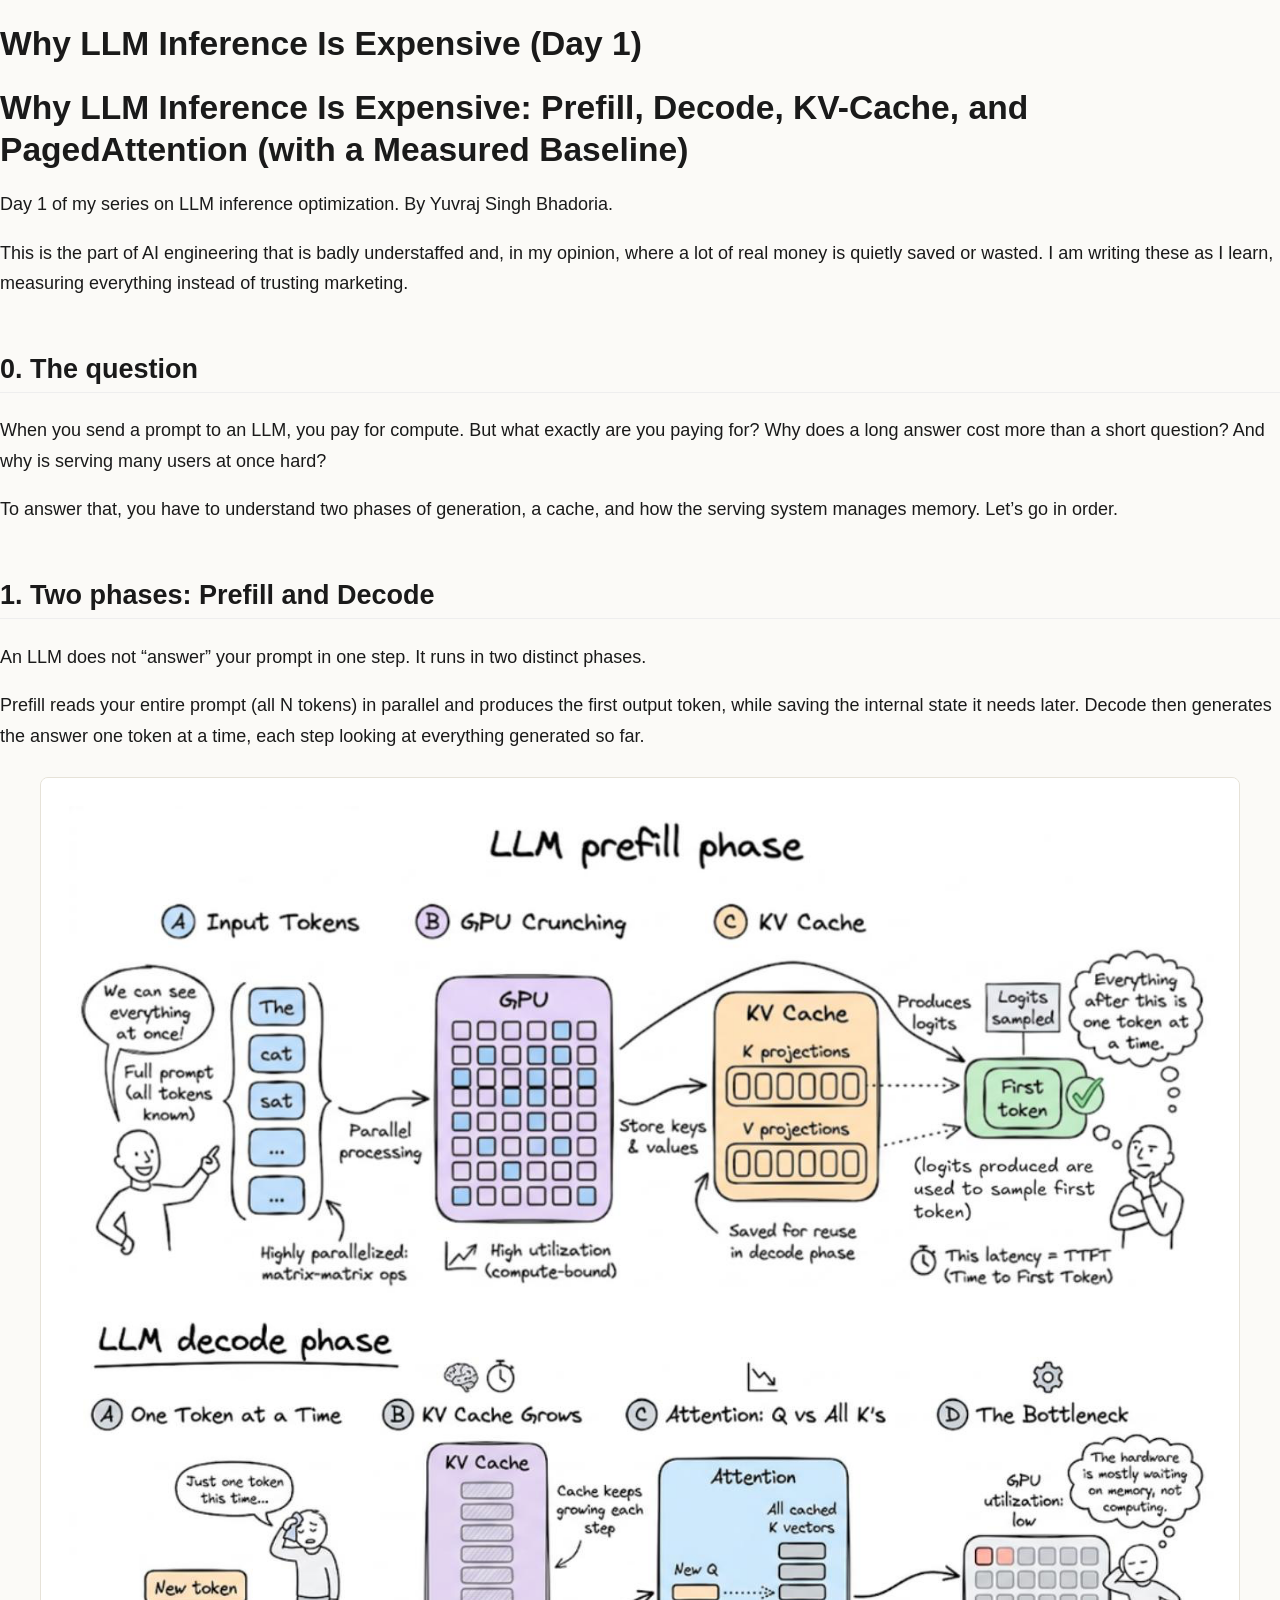
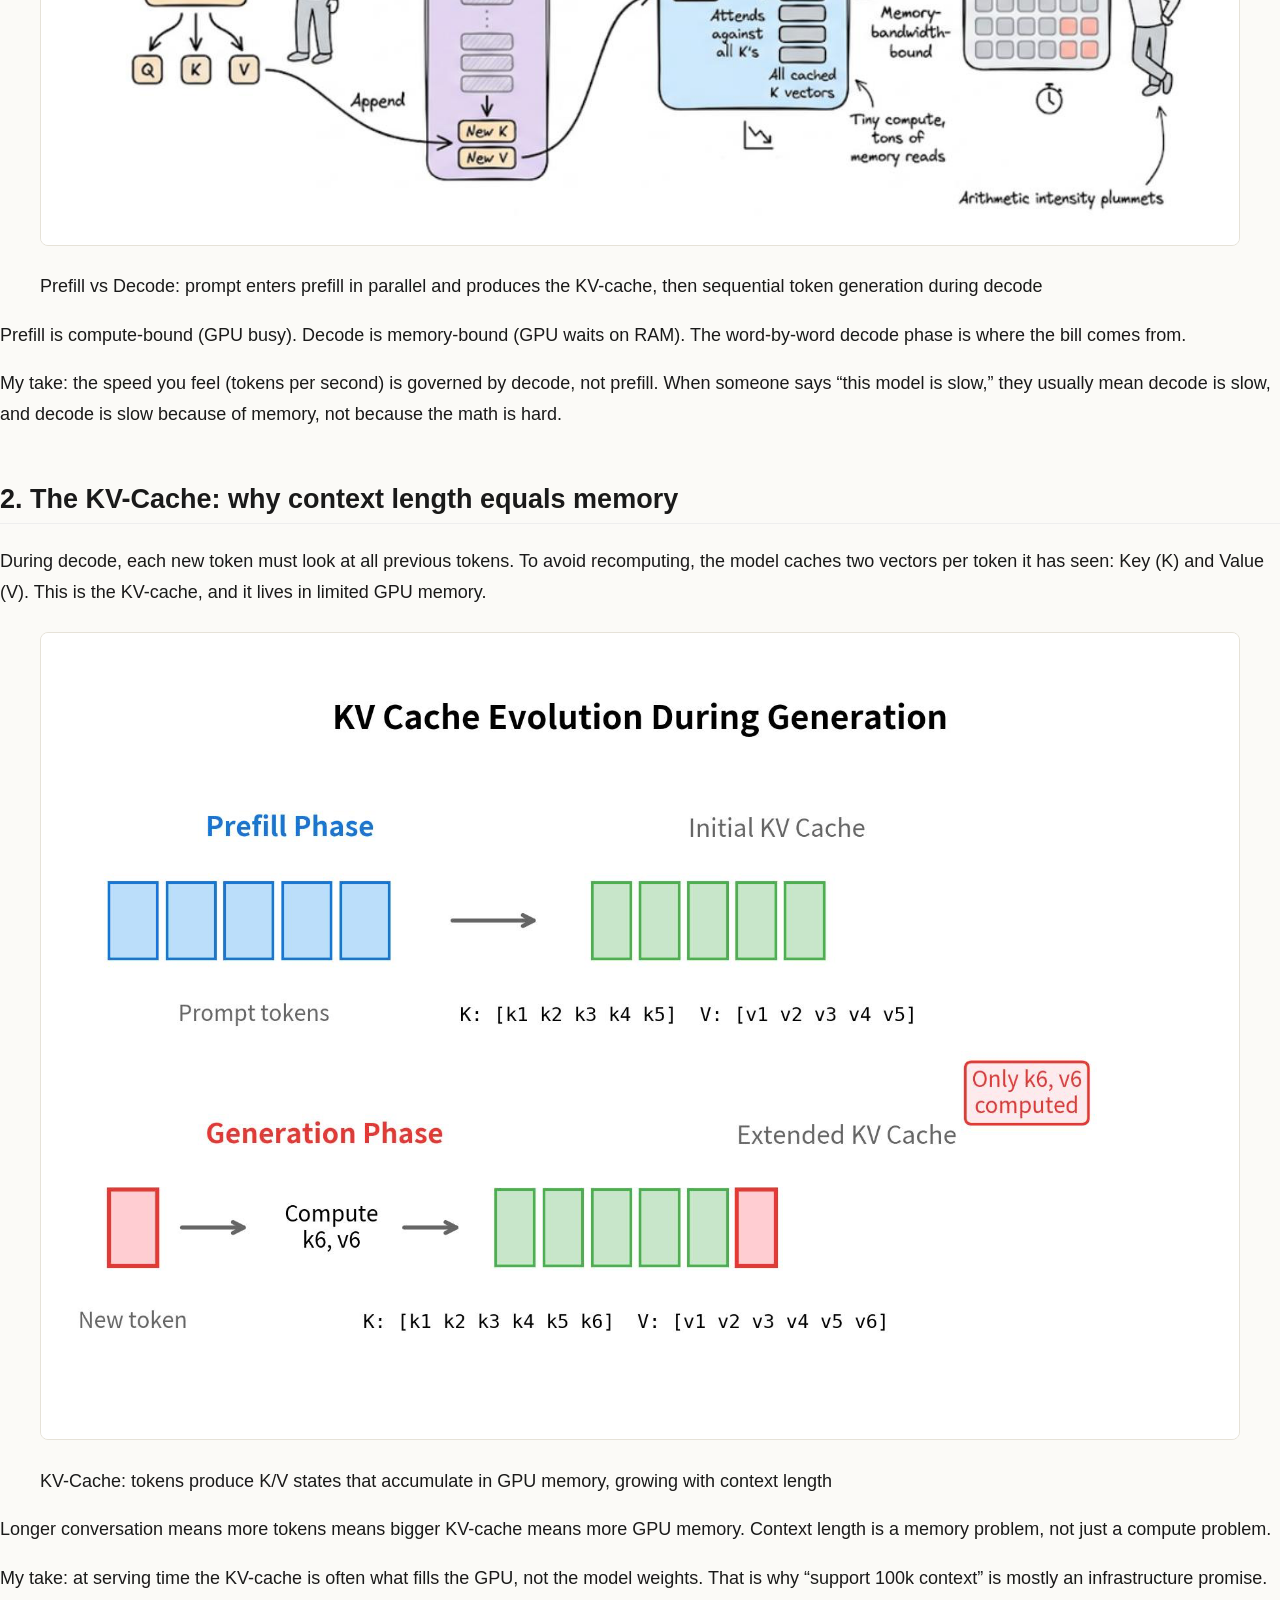
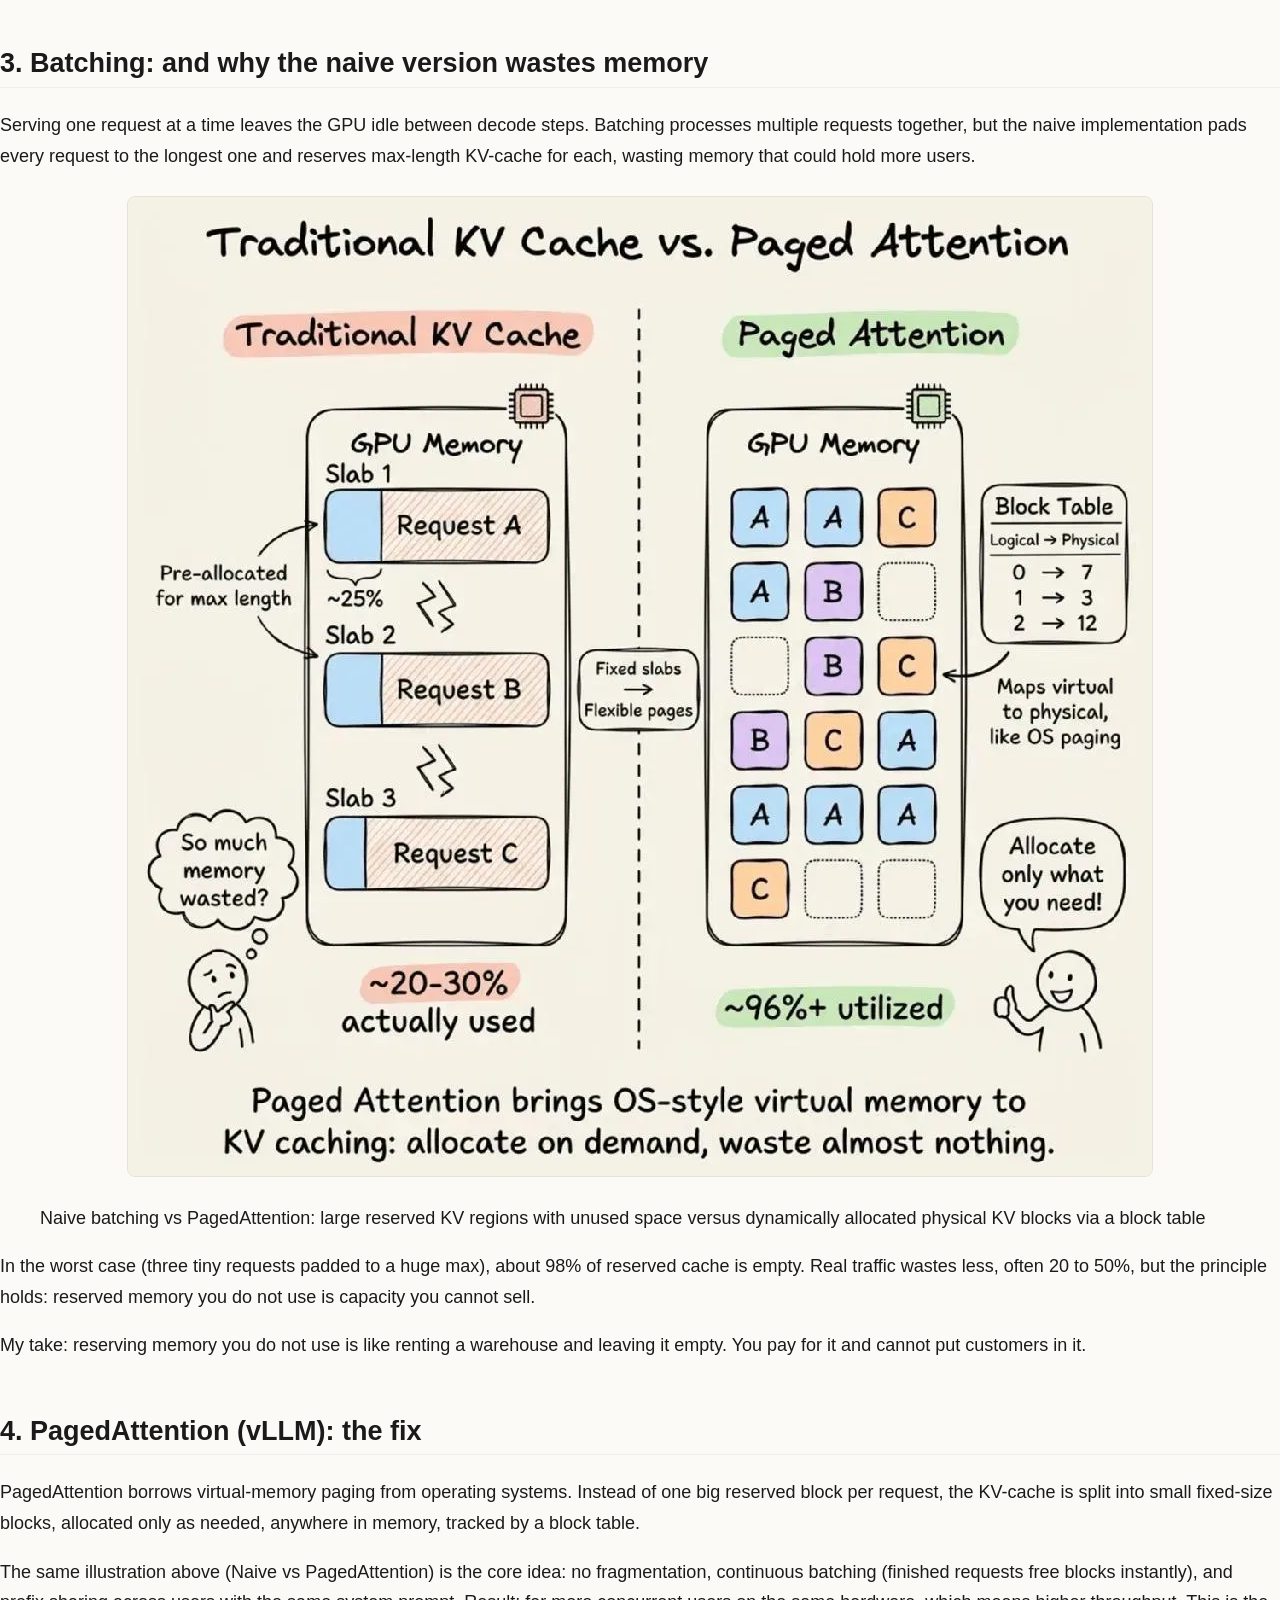
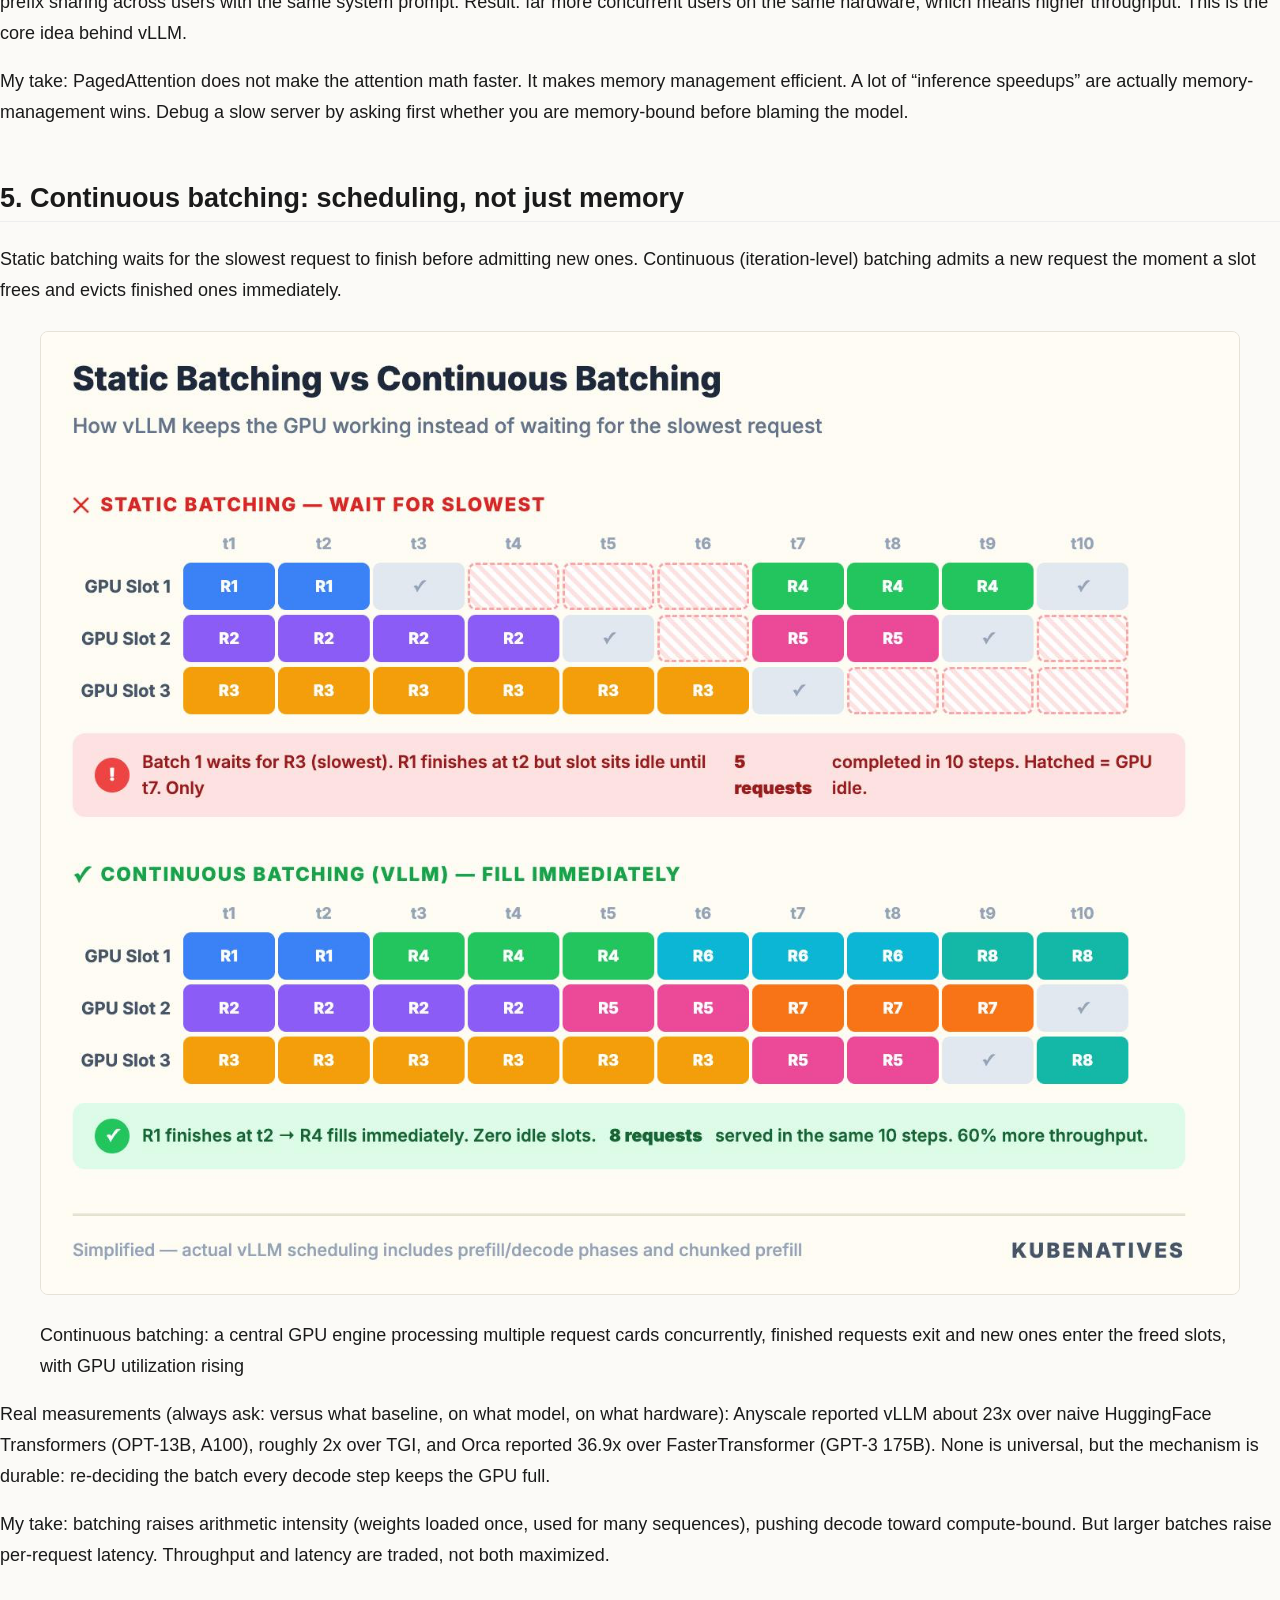
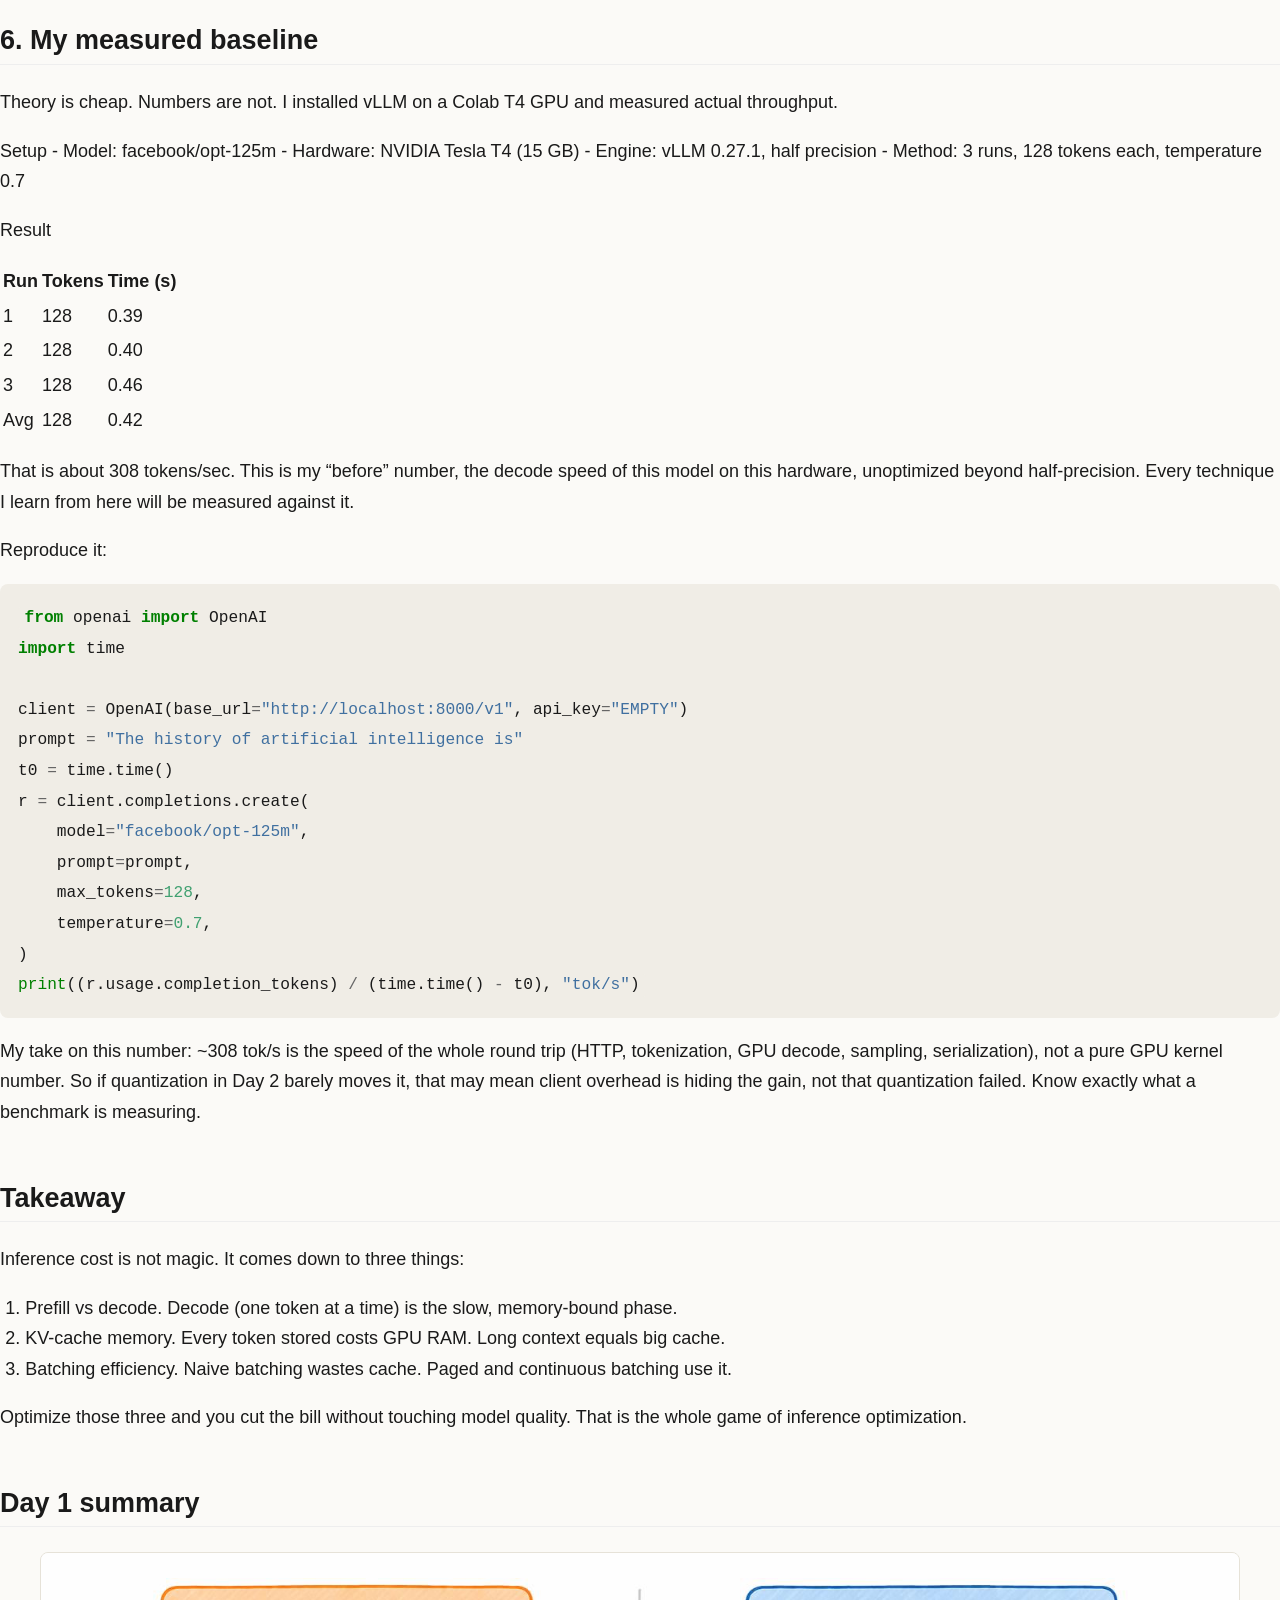
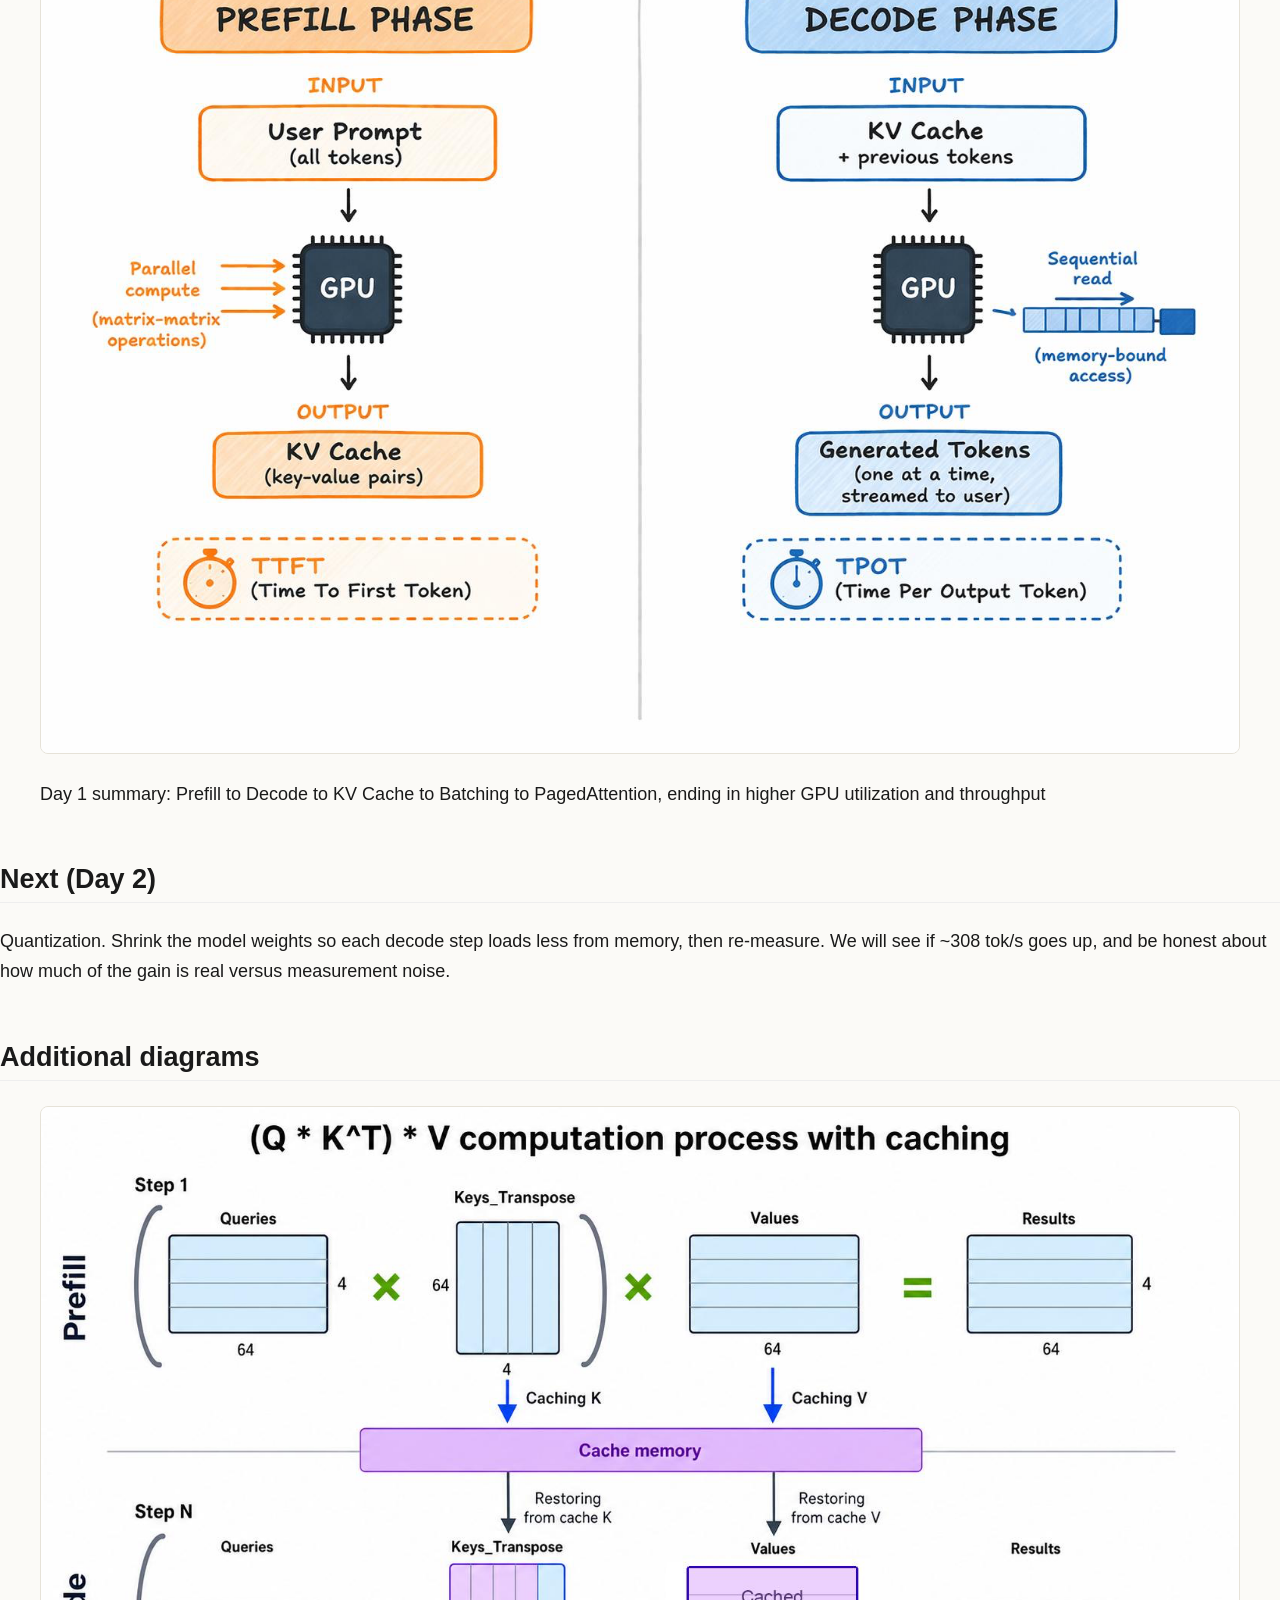
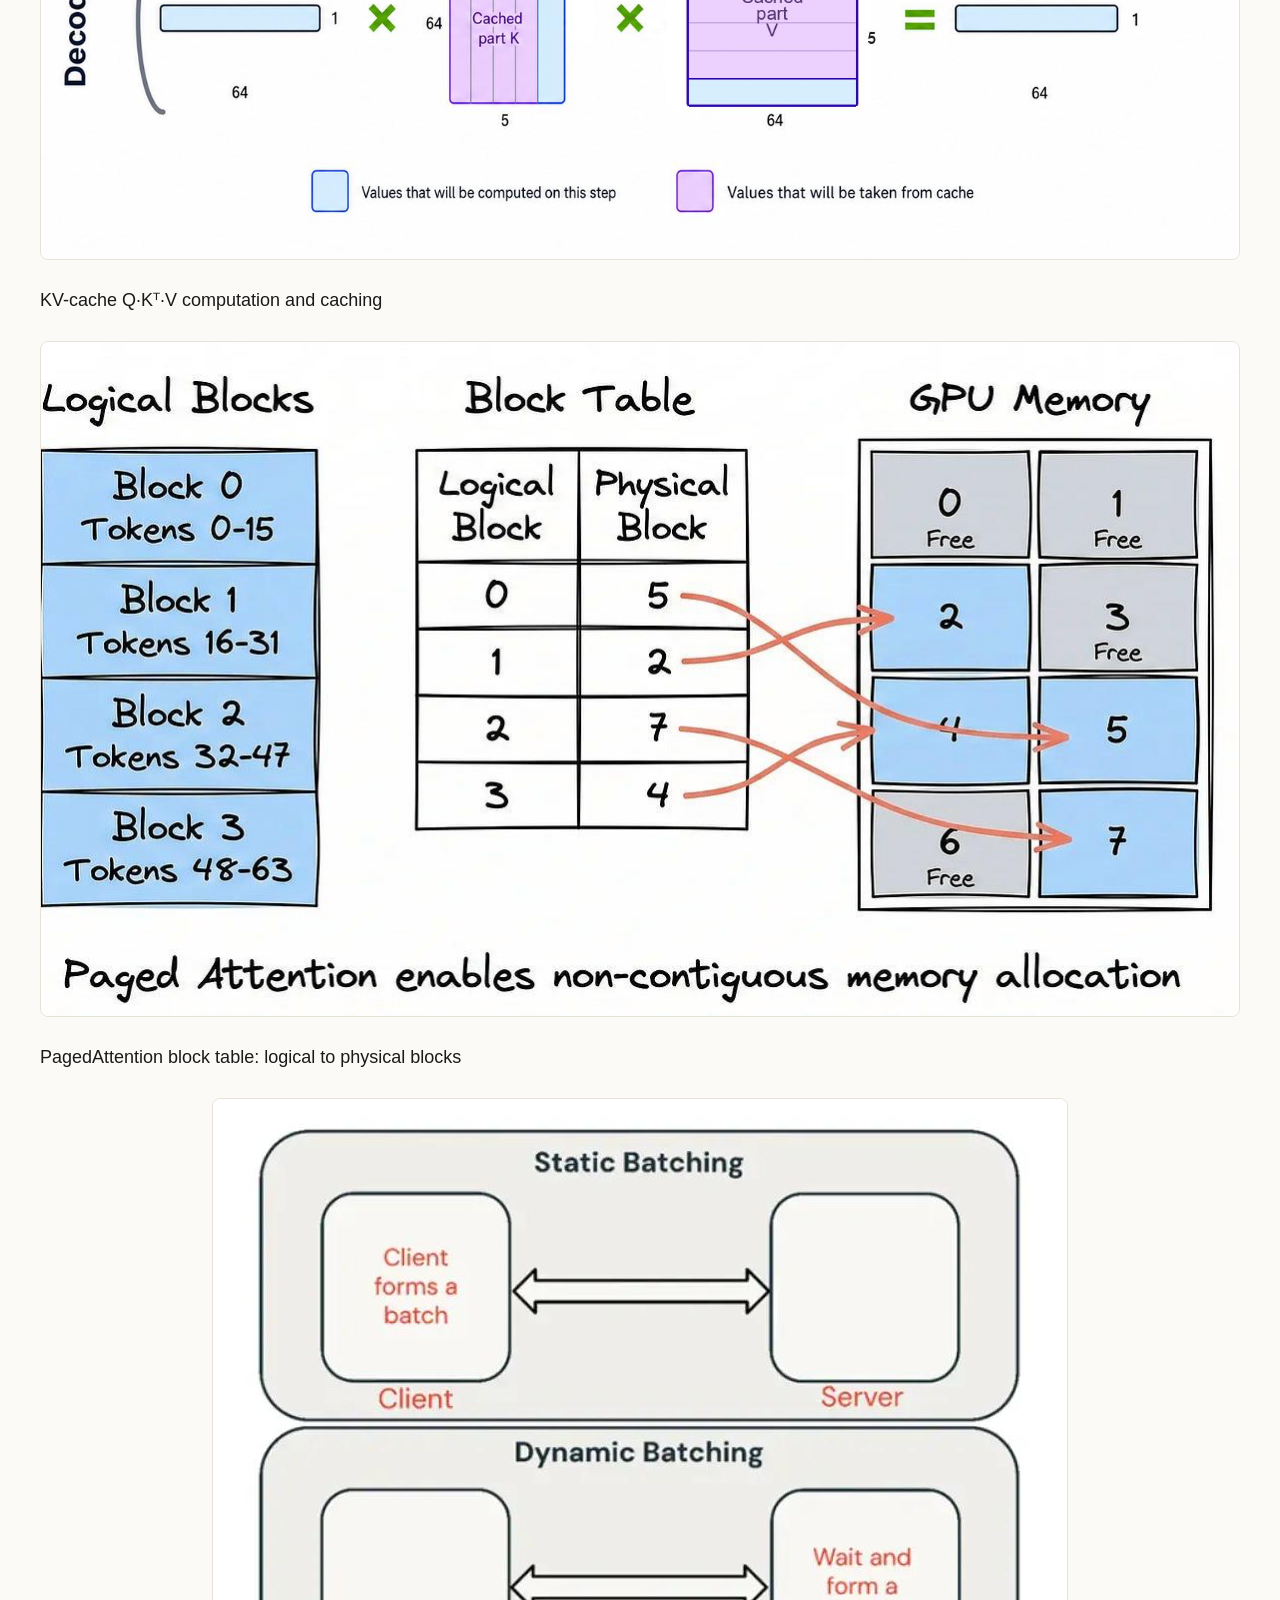
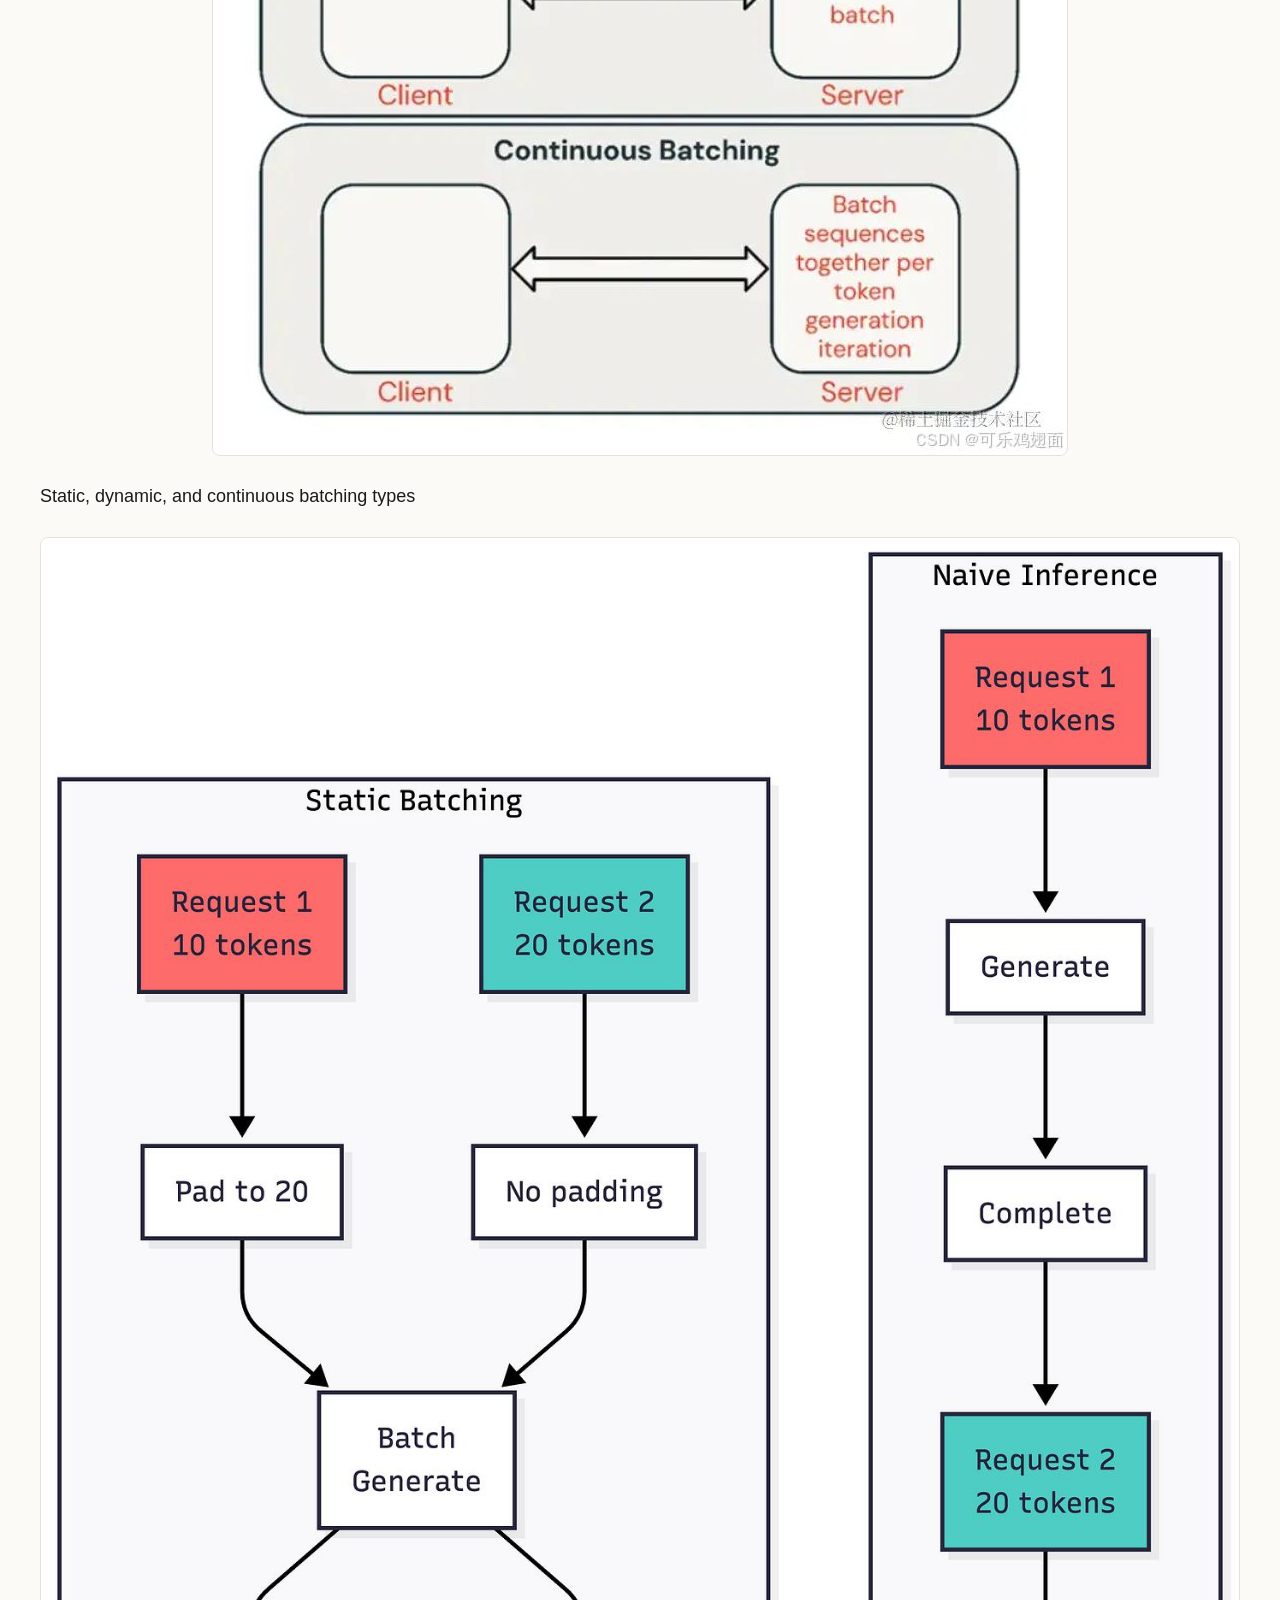
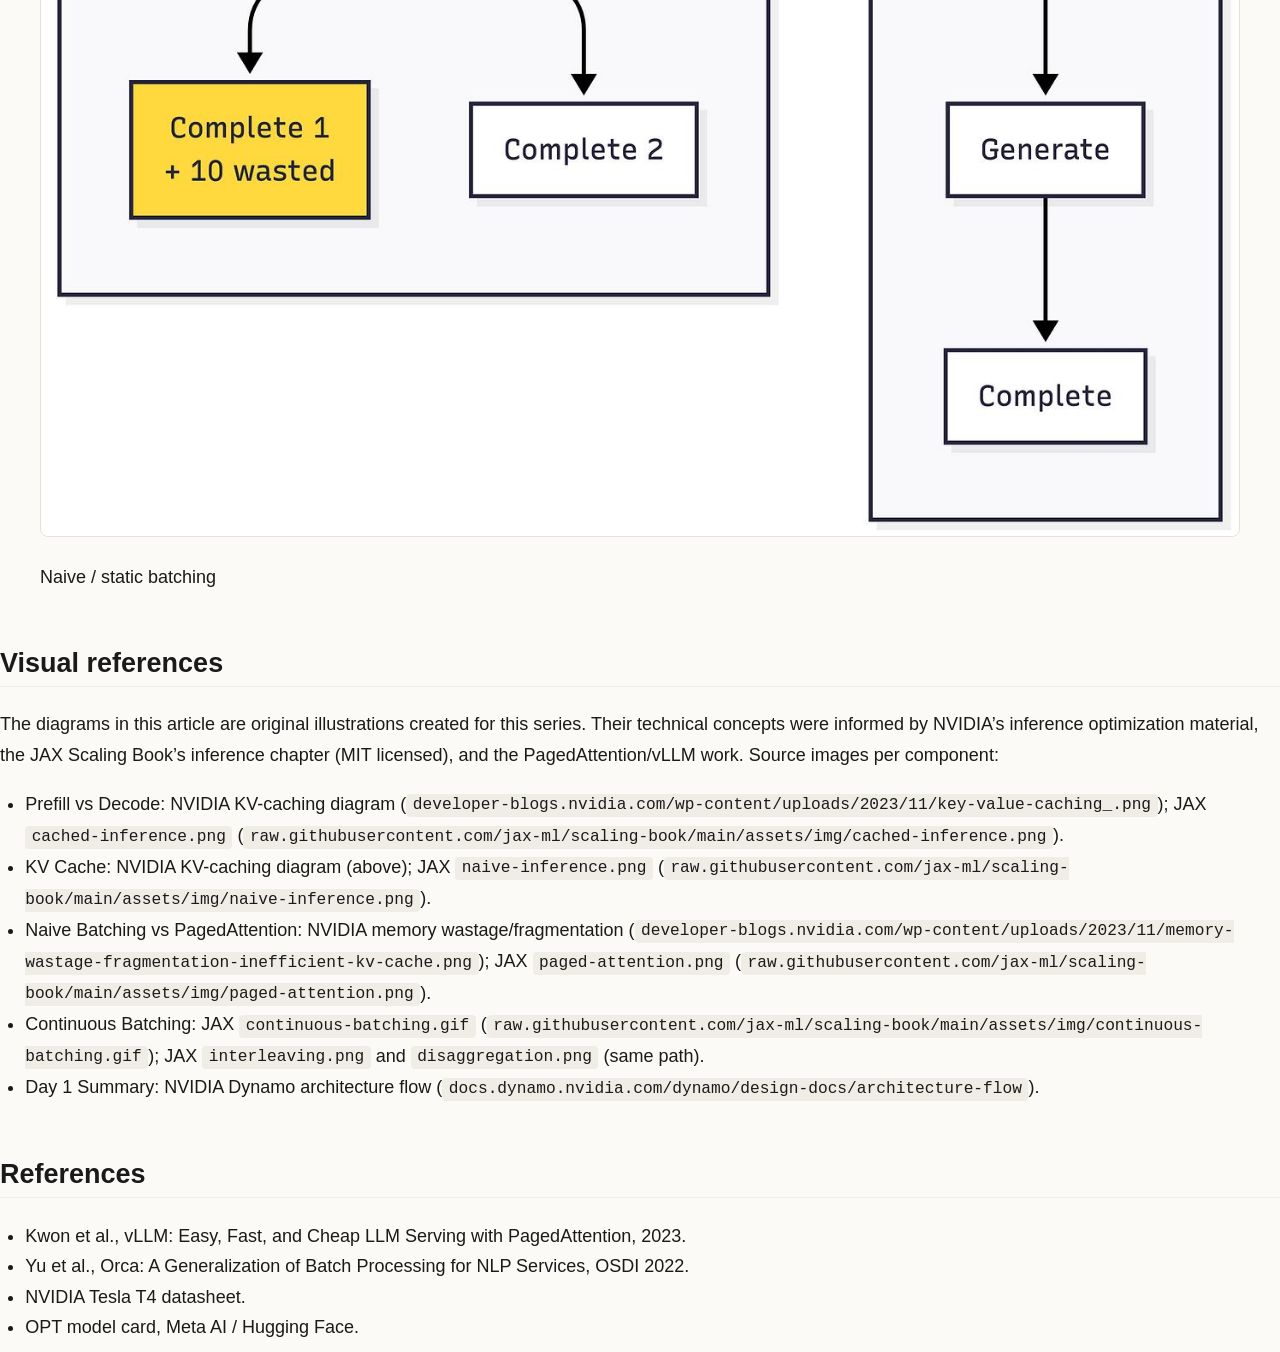
==== index.html @ 2c56b3ce "Publish Day 1 blog via GitHub Pages" ====
<!DOCTYPE html>
<html xmlns="http://www.w3.org/1999/xhtml" lang="" xml:lang="">
<head>
  <meta charset="utf-8" />
  <meta name="generator" content="pandoc" />
  <meta name="viewport" content="width=device-width, initial-scale=1.0, user-scalable=yes" />
  <title>Why LLM Inference Is Expensive (Day 1)</title>
  <style>
    /* Default styles provided by pandoc.
    ** See https://pandoc.org/MANUAL.html#variables-for-html for config info.
    */
    code{white-space: pre-wrap;}
    span.smallcaps{font-variant: small-caps;}
    div.columns{display: flex; gap: min(4vw, 1.5em);}
    div.column{flex: auto; overflow-x: auto;}
    div.hanging-indent{margin-left: 1.5em; text-indent: -1.5em;}
    /* The extra [class] is a hack that increases specificity enough to
       override a similar rule in reveal.js */
    ul.task-list[class]{list-style: none;}
    ul.task-list li input[type="checkbox"] {
      font-size: inherit;
      width: 0.8em;
      margin: 0 0.8em 0.2em -1.6em;
      vertical-align: middle;
    }
    .display.math{display: block; text-align: center; margin: 0.5rem auto;}
    /* CSS for syntax highlighting */
    html { -webkit-text-size-adjust: 100%; }
    pre > code.sourceCode { white-space: pre; position: relative; }
    pre > code.sourceCode > span { display: inline-block; line-height: 1.25; }
    pre > code.sourceCode > span:empty { height: 1.2em; }
    .sourceCode { overflow: visible; }
    code.sourceCode > span { color: inherit; text-decoration: inherit; }
    div.sourceCode { margin: 1em 0; }
    pre.sourceCode { margin: 0; }
    @media screen {
    div.sourceCode { overflow: auto; }
    }
    @media print {
    pre > code.sourceCode { white-space: pre-wrap; }
    pre > code.sourceCode > span { text-indent: -5em; padding-left: 5em; }
    }
    pre.numberSource code
      { counter-reset: source-line 0; }
    pre.numberSource code > span
      { position: relative; left: -4em; counter-increment: source-line; }
    pre.numberSource code > span > a:first-child::before
      { content: counter(source-line);
        position: relative; left: -1em; text-align: right; vertical-align: baseline;
        border: none; display: inline-block;
        -webkit-touch-callout: none; -webkit-user-select: none;
        -khtml-user-select: none; -moz-user-select: none;
        -ms-user-select: none; user-select: none;
        padding: 0 4px; width: 4em;
        color: #aaaaaa;
      }
    pre.numberSource { margin-left: 3em; border-left: 1px solid #aaaaaa;  padding-left: 4px; }
    div.sourceCode
      {   }
    @media screen {
    pre > code.sourceCode > span > a:first-child::before { text-decoration: underline; }
    }
    code span.al { color: #ff0000; font-weight: bold; } /* Alert */
    code span.an { color: #60a0b0; font-weight: bold; font-style: italic; } /* Annotation */
    code span.at { color: #7d9029; } /* Attribute */
    code span.bn { color: #40a070; } /* BaseN */
    code span.bu { color: #008000; } /* BuiltIn */
    code span.cf { color: #007020; font-weight: bold; } /* ControlFlow */
    code span.ch { color: #4070a0; } /* Char */
    code span.cn { color: #880000; } /* Constant */
    code span.co { color: #60a0b0; font-style: italic; } /* Comment */
    code span.cv { color: #60a0b0; font-weight: bold; font-style: italic; } /* CommentVar */
    code span.do { color: #ba2121; font-style: italic; } /* Documentation */
    code span.dt { color: #902000; } /* DataType */
    code span.dv { color: #40a070; } /* DecVal */
    code span.er { color: #ff0000; font-weight: bold; } /* Error */
    code span.ex { } /* Extension */
    code span.fl { color: #40a070; } /* Float */
    code span.fu { color: #06287e; } /* Function */
    code span.im { color: #008000; font-weight: bold; } /* Import */
    code span.in { color: #60a0b0; font-weight: bold; font-style: italic; } /* Information */
    code span.kw { color: #007020; font-weight: bold; } /* Keyword */
    code span.op { color: #666666; } /* Operator */
    code span.ot { color: #007020; } /* Other */
    code span.pp { color: #bc7a00; } /* Preprocessor */
    code span.sc { color: #4070a0; } /* SpecialChar */
    code span.ss { color: #bb6688; } /* SpecialString */
    code span.st { color: #4070a0; } /* String */
    code span.va { color: #19177c; } /* Variable */
    code span.vs { color: #4070a0; } /* VerbatimString */
    code span.wa { color: #60a0b0; font-weight: bold; font-style: italic; } /* Warning */
  </style>
  <link rel="stylesheet" href="style.css" />
</head>
<body>
<header id="title-block-header">
<h1 class="title">Why LLM Inference Is Expensive (Day 1)</h1>
</header>
<h1
id="why-llm-inference-is-expensive-prefill-decode-kv-cache-and-pagedattention-with-a-measured-baseline">Why
LLM Inference Is Expensive: Prefill, Decode, KV-Cache, and
PagedAttention (with a Measured Baseline)</h1>
<p>Day 1 of my series on LLM inference optimization. By Yuvraj Singh
Bhadoria.</p>
<p>This is the part of AI engineering that is badly understaffed and, in
my opinion, where a lot of real money is quietly saved or wasted. I am
writing these as I learn, measuring everything instead of trusting
marketing.</p>
<h2 id="the-question">0. The question</h2>
<p>When you send a prompt to an LLM, you pay for compute. But what
exactly are you paying for? Why does a long answer cost more than a
short question? And why is serving many users at once hard?</p>
<p>To answer that, you have to understand two phases of generation, a
cache, and how the serving system manages memory. Let’s go in order.</p>
<h2 id="two-phases-prefill-and-decode">1. Two phases: Prefill and
Decode</h2>
<p>An LLM does not “answer” your prompt in one step. It runs in two
distinct phases.</p>
<p>Prefill reads your entire prompt (all N tokens) in parallel and
produces the first output token, while saving the internal state it
needs later. Decode then generates the answer one token at a time, each
step looking at everything generated so far.</p>
<figure>
<img src="assets/prefill-decode-phases.png"
alt="Prefill vs Decode: prompt enters prefill in parallel and produces the KV-cache, then sequential token generation during decode" />
<figcaption aria-hidden="true">Prefill vs Decode: prompt enters prefill
in parallel and produces the KV-cache, then sequential token generation
during decode</figcaption>
</figure>
<p>Prefill is compute-bound (GPU busy). Decode is memory-bound (GPU
waits on RAM). The word-by-word decode phase is where the bill comes
from.</p>
<p>My take: the speed you feel (tokens per second) is governed by
decode, not prefill. When someone says “this model is slow,” they
usually mean decode is slow, and decode is slow because of memory, not
because the math is hard.</p>
<h2 id="the-kv-cache-why-context-length-equals-memory">2. The KV-Cache:
why context length equals memory</h2>
<p>During decode, each new token must look at all previous tokens. To
avoid recomputing, the model caches two vectors per token it has seen:
Key (K) and Value (V). This is the KV-cache, and it lives in limited GPU
memory.</p>
<figure>
<img src="assets/kv-cache-evolution.png"
alt="KV-Cache: tokens produce K/V states that accumulate in GPU memory, growing with context length" />
<figcaption aria-hidden="true">KV-Cache: tokens produce K/V states that
accumulate in GPU memory, growing with context length</figcaption>
</figure>
<p>Longer conversation means more tokens means bigger KV-cache means
more GPU memory. Context length is a memory problem, not just a compute
problem.</p>
<p>My take: at serving time the KV-cache is often what fills the GPU,
not the model weights. That is why “support 100k context” is mostly an
infrastructure promise.</p>
<h2 id="batching-and-why-the-naive-version-wastes-memory">3. Batching:
and why the naive version wastes memory</h2>
<p>Serving one request at a time leaves the GPU idle between decode
steps. Batching processes multiple requests together, but the naive
implementation pads every request to the longest one and reserves
max-length KV-cache for each, wasting memory that could hold more
users.</p>
<figure>
<img src="assets/pagedattention-comparison.png"
alt="Naive batching vs PagedAttention: large reserved KV regions with unused space versus dynamically allocated physical KV blocks via a block table" />
<figcaption aria-hidden="true">Naive batching vs PagedAttention: large
reserved KV regions with unused space versus dynamically allocated
physical KV blocks via a block table</figcaption>
</figure>
<p>In the worst case (three tiny requests padded to a huge max), about
98% of reserved cache is empty. Real traffic wastes less, often 20 to
50%, but the principle holds: reserved memory you do not use is capacity
you cannot sell.</p>
<p>My take: reserving memory you do not use is like renting a warehouse
and leaving it empty. You pay for it and cannot put customers in it.</p>
<h2 id="pagedattention-vllm-the-fix">4. PagedAttention (vLLM): the
fix</h2>
<p>PagedAttention borrows virtual-memory paging from operating systems.
Instead of one big reserved block per request, the KV-cache is split
into small fixed-size blocks, allocated only as needed, anywhere in
memory, tracked by a block table.</p>
<p>The same illustration above (Naive vs PagedAttention) is the core
idea: no fragmentation, continuous batching (finished requests free
blocks instantly), and prefix sharing across users with the same system
prompt. Result: far more concurrent users on the same hardware, which
means higher throughput. This is the core idea behind vLLM.</p>
<p>My take: PagedAttention does not make the attention math faster. It
makes memory management efficient. A lot of “inference speedups” are
actually memory-management wins. Debug a slow server by asking first
whether you are memory-bound before blaming the model.</p>
<h2 id="continuous-batching-scheduling-not-just-memory">5. Continuous
batching: scheduling, not just memory</h2>
<p>Static batching waits for the slowest request to finish before
admitting new ones. Continuous (iteration-level) batching admits a new
request the moment a slot frees and evicts finished ones
immediately.</p>
<figure>
<img src="assets/continuous-vs-static-batching.png"
alt="Continuous batching: a central GPU engine processing multiple request cards concurrently, finished requests exit and new ones enter the freed slots, with GPU utilization rising" />
<figcaption aria-hidden="true">Continuous batching: a central GPU engine
processing multiple request cards concurrently, finished requests exit
and new ones enter the freed slots, with GPU utilization
rising</figcaption>
</figure>
<p>Real measurements (always ask: versus what baseline, on what model,
on what hardware): Anyscale reported vLLM about 23x over naive
HuggingFace Transformers (OPT-13B, A100), roughly 2x over TGI, and Orca
reported 36.9x over FasterTransformer (GPT-3 175B). None is universal,
but the mechanism is durable: re-deciding the batch every decode step
keeps the GPU full.</p>
<p>My take: batching raises arithmetic intensity (weights loaded once,
used for many sequences), pushing decode toward compute-bound. But
larger batches raise per-request latency. Throughput and latency are
traded, not both maximized.</p>
<h2 id="my-measured-baseline">6. My measured baseline</h2>
<p>Theory is cheap. Numbers are not. I installed vLLM on a Colab T4 GPU
and measured actual throughput.</p>
<p>Setup - Model: facebook/opt-125m - Hardware: NVIDIA Tesla T4 (15 GB)
- Engine: vLLM 0.27.1, half precision - Method: 3 runs, 128 tokens each,
temperature 0.7</p>
<p>Result</p>
<table>
<thead>
<tr>
<th>Run</th>
<th>Tokens</th>
<th>Time (s)</th>
</tr>
</thead>
<tbody>
<tr>
<td>1</td>
<td>128</td>
<td>0.39</td>
</tr>
<tr>
<td>2</td>
<td>128</td>
<td>0.40</td>
</tr>
<tr>
<td>3</td>
<td>128</td>
<td>0.46</td>
</tr>
<tr>
<td>Avg</td>
<td>128</td>
<td>0.42</td>
</tr>
</tbody>
</table>
<p>That is about 308 tokens/sec. This is my “before” number, the decode
speed of this model on this hardware, unoptimized beyond half-precision.
Every technique I learn from here will be measured against it.</p>
<p>Reproduce it:</p>
<div class="sourceCode" id="cb1"><pre
class="sourceCode python"><code class="sourceCode python"><span id="cb1-1"><a href="#cb1-1" aria-hidden="true" tabindex="-1"></a><span class="im">from</span> openai <span class="im">import</span> OpenAI</span>
<span id="cb1-2"><a href="#cb1-2" aria-hidden="true" tabindex="-1"></a><span class="im">import</span> time</span>
<span id="cb1-3"><a href="#cb1-3" aria-hidden="true" tabindex="-1"></a></span>
<span id="cb1-4"><a href="#cb1-4" aria-hidden="true" tabindex="-1"></a>client <span class="op">=</span> OpenAI(base_url<span class="op">=</span><span class="st">&quot;http://localhost:8000/v1&quot;</span>, api_key<span class="op">=</span><span class="st">&quot;EMPTY&quot;</span>)</span>
<span id="cb1-5"><a href="#cb1-5" aria-hidden="true" tabindex="-1"></a>prompt <span class="op">=</span> <span class="st">&quot;The history of artificial intelligence is&quot;</span></span>
<span id="cb1-6"><a href="#cb1-6" aria-hidden="true" tabindex="-1"></a>t0 <span class="op">=</span> time.time()</span>
<span id="cb1-7"><a href="#cb1-7" aria-hidden="true" tabindex="-1"></a>r <span class="op">=</span> client.completions.create(</span>
<span id="cb1-8"><a href="#cb1-8" aria-hidden="true" tabindex="-1"></a>    model<span class="op">=</span><span class="st">&quot;facebook/opt-125m&quot;</span>,</span>
<span id="cb1-9"><a href="#cb1-9" aria-hidden="true" tabindex="-1"></a>    prompt<span class="op">=</span>prompt,</span>
<span id="cb1-10"><a href="#cb1-10" aria-hidden="true" tabindex="-1"></a>    max_tokens<span class="op">=</span><span class="dv">128</span>,</span>
<span id="cb1-11"><a href="#cb1-11" aria-hidden="true" tabindex="-1"></a>    temperature<span class="op">=</span><span class="fl">0.7</span>,</span>
<span id="cb1-12"><a href="#cb1-12" aria-hidden="true" tabindex="-1"></a>)</span>
<span id="cb1-13"><a href="#cb1-13" aria-hidden="true" tabindex="-1"></a><span class="bu">print</span>((r.usage.completion_tokens) <span class="op">/</span> (time.time() <span class="op">-</span> t0), <span class="st">&quot;tok/s&quot;</span>)</span></code></pre></div>
<p>My take on this number: ~308 tok/s is the speed of the whole round
trip (HTTP, tokenization, GPU decode, sampling, serialization), not a
pure GPU kernel number. So if quantization in Day 2 barely moves it,
that may mean client overhead is hiding the gain, not that quantization
failed. Know exactly what a benchmark is measuring.</p>
<h2 id="takeaway">Takeaway</h2>
<p>Inference cost is not magic. It comes down to three things:</p>
<ol type="1">
<li>Prefill vs decode. Decode (one token at a time) is the slow,
memory-bound phase.</li>
<li>KV-cache memory. Every token stored costs GPU RAM. Long context
equals big cache.</li>
<li>Batching efficiency. Naive batching wastes cache. Paged and
continuous batching use it.</li>
</ol>
<p>Optimize those three and you cut the bill without touching model
quality. That is the whole game of inference optimization.</p>
<h2 id="day-1-summary">Day 1 summary</h2>
<figure>
<img src="assets/llm-pipeline-flow.png"
alt="Day 1 summary: Prefill to Decode to KV Cache to Batching to PagedAttention, ending in higher GPU utilization and throughput" />
<figcaption aria-hidden="true">Day 1 summary: Prefill to Decode to KV
Cache to Batching to PagedAttention, ending in higher GPU utilization
and throughput</figcaption>
</figure>
<h2 id="next-day-2">Next (Day 2)</h2>
<p>Quantization. Shrink the model weights so each decode step loads less
from memory, then re-measure. We will see if ~308 tok/s goes up, and be
honest about how much of the gain is real versus measurement noise.</p>
<h2 id="additional-diagrams">Additional diagrams</h2>
<figure>
<img src="assets/kv-cache-computation.png"
alt="KV-cache Q·Kᵀ·V computation and caching" />
<figcaption aria-hidden="true">KV-cache Q·Kᵀ·V computation and
caching</figcaption>
</figure>
<figure>
<img src="assets/pagedattention-blocktable.png"
alt="PagedAttention block table: logical to physical blocks" />
<figcaption aria-hidden="true">PagedAttention block table: logical to
physical blocks</figcaption>
</figure>
<figure>
<img src="assets/batching-types.png"
alt="Static, dynamic, and continuous batching types" />
<figcaption aria-hidden="true">Static, dynamic, and continuous batching
types</figcaption>
</figure>
<figure>
<img src="assets/naive-static-batching.png"
alt="Naive / static batching" />
<figcaption aria-hidden="true">Naive / static batching</figcaption>
</figure>
<h2 id="visual-references">Visual references</h2>
<p>The diagrams in this article are original illustrations created for
this series. Their technical concepts were informed by NVIDIA’s
inference optimization material, the JAX Scaling Book’s inference
chapter (MIT licensed), and the PagedAttention/vLLM work. Source images
per component:</p>
<ul>
<li>Prefill vs Decode: NVIDIA KV-caching diagram
(<code>developer-blogs.nvidia.com/wp-content/uploads/2023/11/key-value-caching_.png</code>);
JAX <code>cached-inference.png</code>
(<code>raw.githubusercontent.com/jax-ml/scaling-book/main/assets/img/cached-inference.png</code>).</li>
<li>KV Cache: NVIDIA KV-caching diagram (above); JAX
<code>naive-inference.png</code>
(<code>raw.githubusercontent.com/jax-ml/scaling-book/main/assets/img/naive-inference.png</code>).</li>
<li>Naive Batching vs PagedAttention: NVIDIA memory
wastage/fragmentation
(<code>developer-blogs.nvidia.com/wp-content/uploads/2023/11/memory-wastage-fragmentation-inefficient-kv-cache.png</code>);
JAX <code>paged-attention.png</code>
(<code>raw.githubusercontent.com/jax-ml/scaling-book/main/assets/img/paged-attention.png</code>).</li>
<li>Continuous Batching: JAX <code>continuous-batching.gif</code>
(<code>raw.githubusercontent.com/jax-ml/scaling-book/main/assets/img/continuous-batching.gif</code>);
JAX <code>interleaving.png</code> and <code>disaggregation.png</code>
(same path).</li>
<li>Day 1 Summary: NVIDIA Dynamo architecture flow
(<code>docs.dynamo.nvidia.com/dynamo/design-docs/architecture-flow</code>).</li>
</ul>
<h2 id="references">References</h2>
<ul>
<li>Kwon et al., vLLM: Easy, Fast, and Cheap LLM Serving with
PagedAttention, 2023.</li>
<li>Yu et al., Orca: A Generalization of Batch Processing for NLP
Services, OSDI 2022.</li>
<li>NVIDIA Tesla T4 datasheet.</li>
<li>OPT model card, Meta AI / Hugging Face.</li>
</ul>
</body>
</html>
---- style.css ----
:root { --fg:#1a1a1a; --bg:#fbfaf7; --accent:#2b6cb0; --muted:#666; }
* { box-sizing: border-box; }
body { margin:0; background:var(--bg); color:var(--fg); font:18px/1.7 -apple-system,BlinkMacSystemFont,"Segoe UI",Roboto,Helvetica,Arial,sans-serif; }
main { max-width:760px; margin:0 auto; padding:48px 20px 80px; }
h1,h2,h3 { line-height:1.25; }
h1 { font-size:2.1rem; margin-bottom:.3em; }
h2 { margin-top:2em; border-bottom:1px solid #eee; padding-bottom:.2em; }
h3 { margin-top:1.6em; }
a { color:var(--accent); }
img { max-width:100%; height:auto; display:block; margin:1.4em auto; border:1px solid #e6e2d8; border-radius:8px; background:#fff; }
code { background:#f0ede6; padding:.15em .4em; border-radius:4px; font-size:.9em; }
pre { background:#f0ede6; padding:1em; border-radius:8px; overflow:auto; }
blockquote { border-left:4px solid var(--accent); margin:1.4em 0; padding:.2em 1em; color:var(--muted); background:#f6f4ef; }
ul,ol { padding-left:1.4em; }
hr { border:none; border-top:1px solid #eee; margin:2.5em 0; }
small { color:var(--muted); }
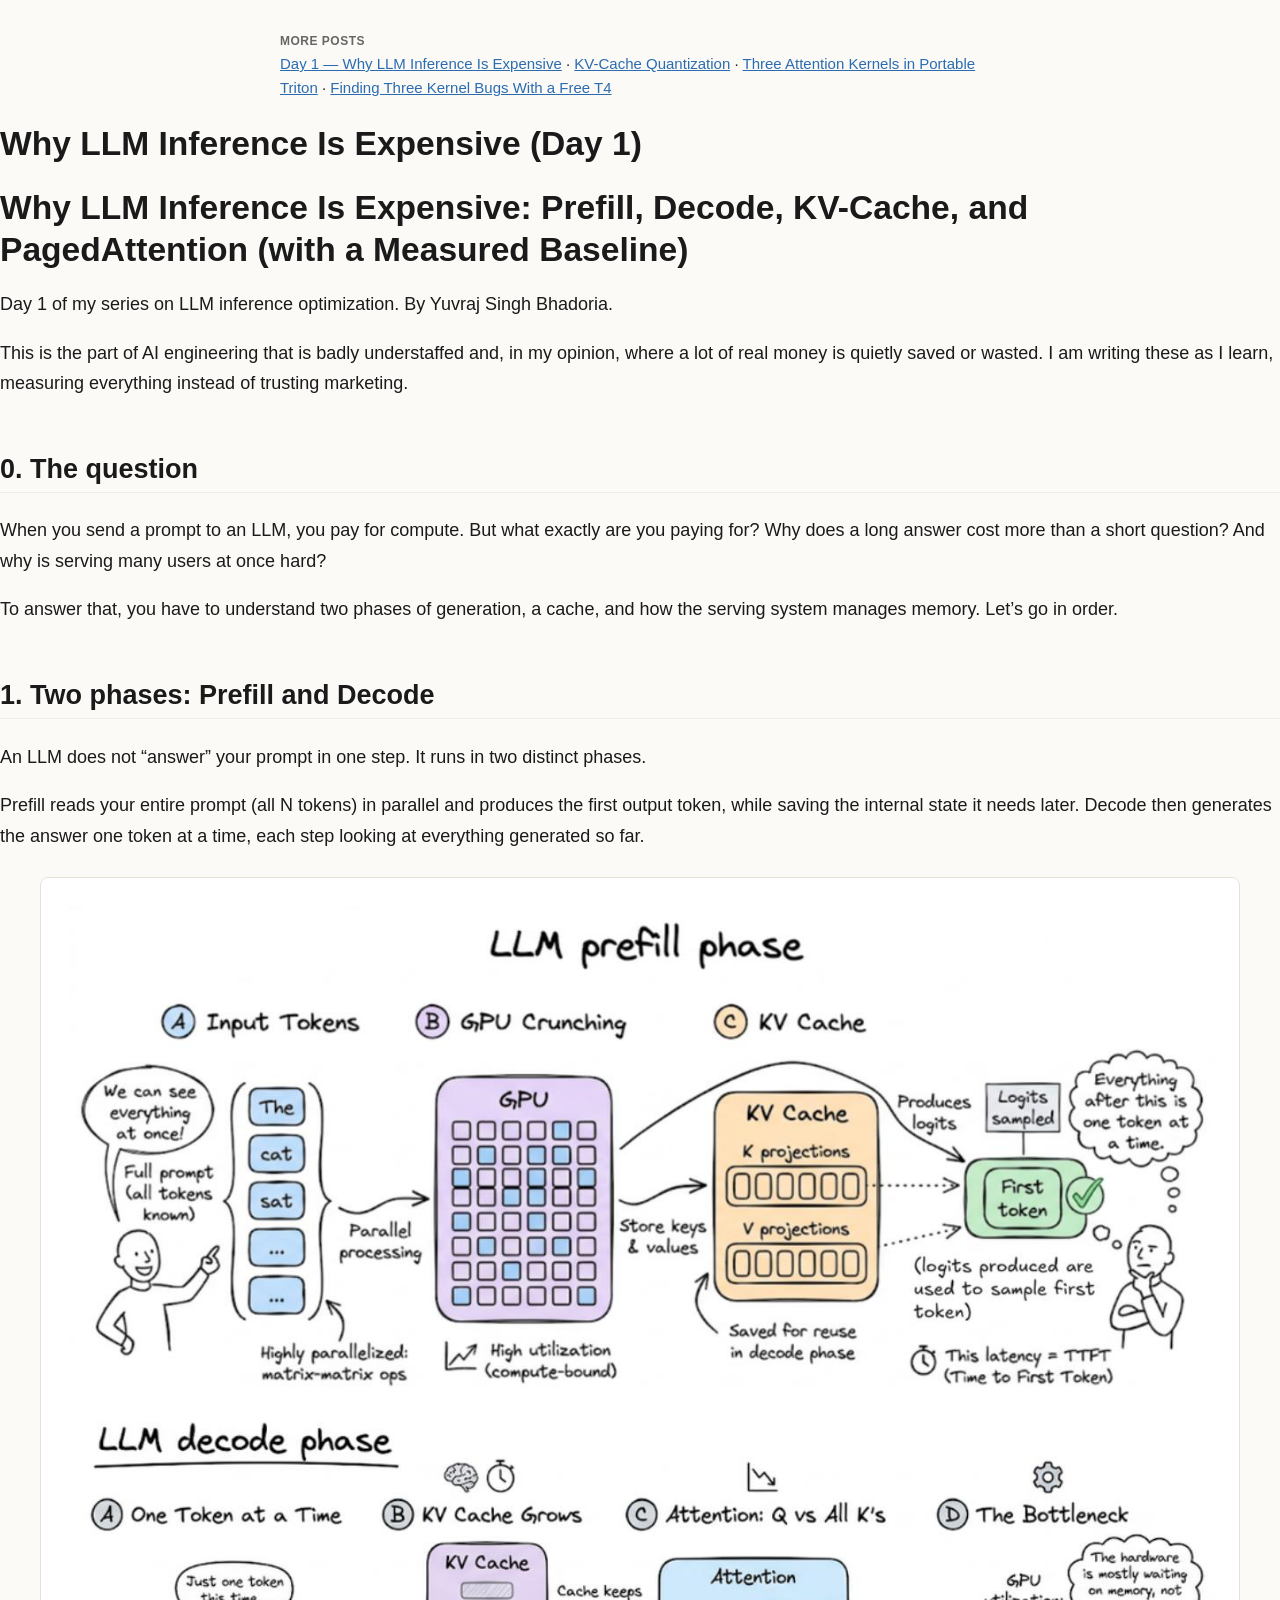
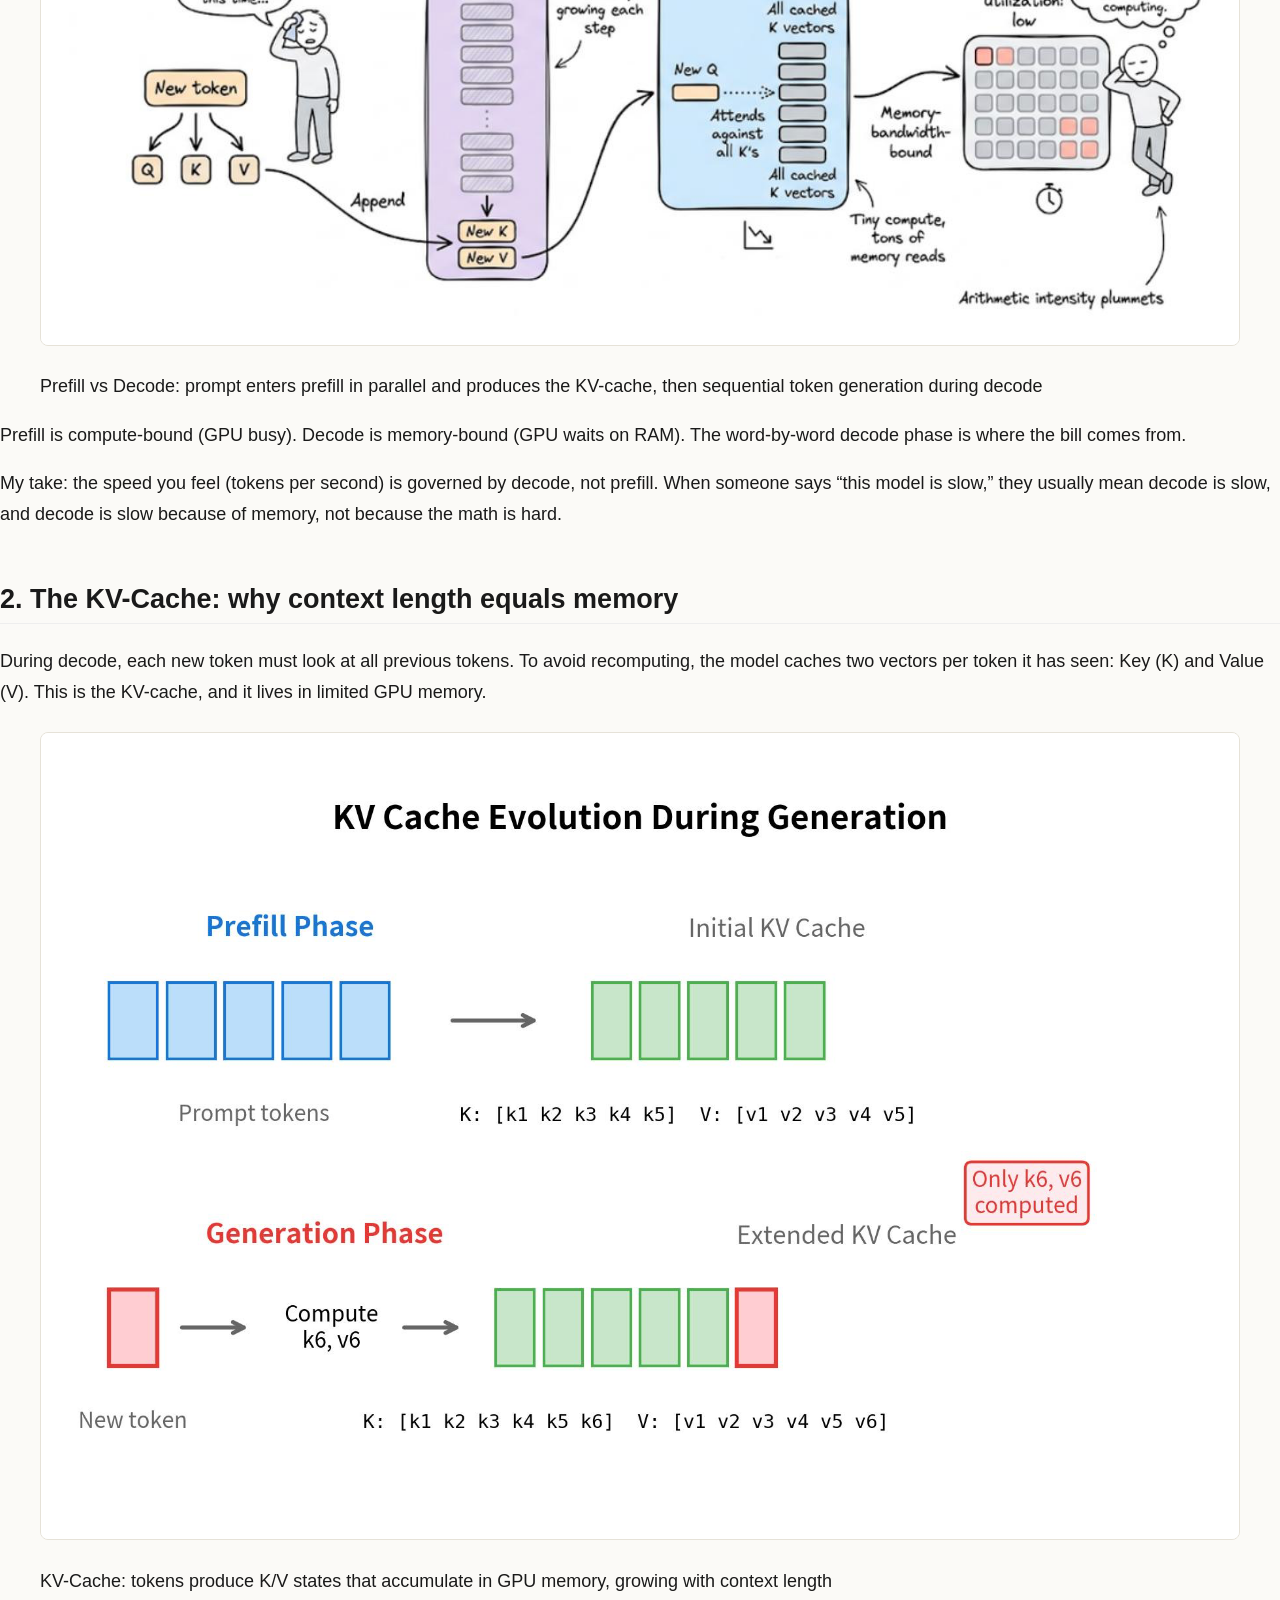
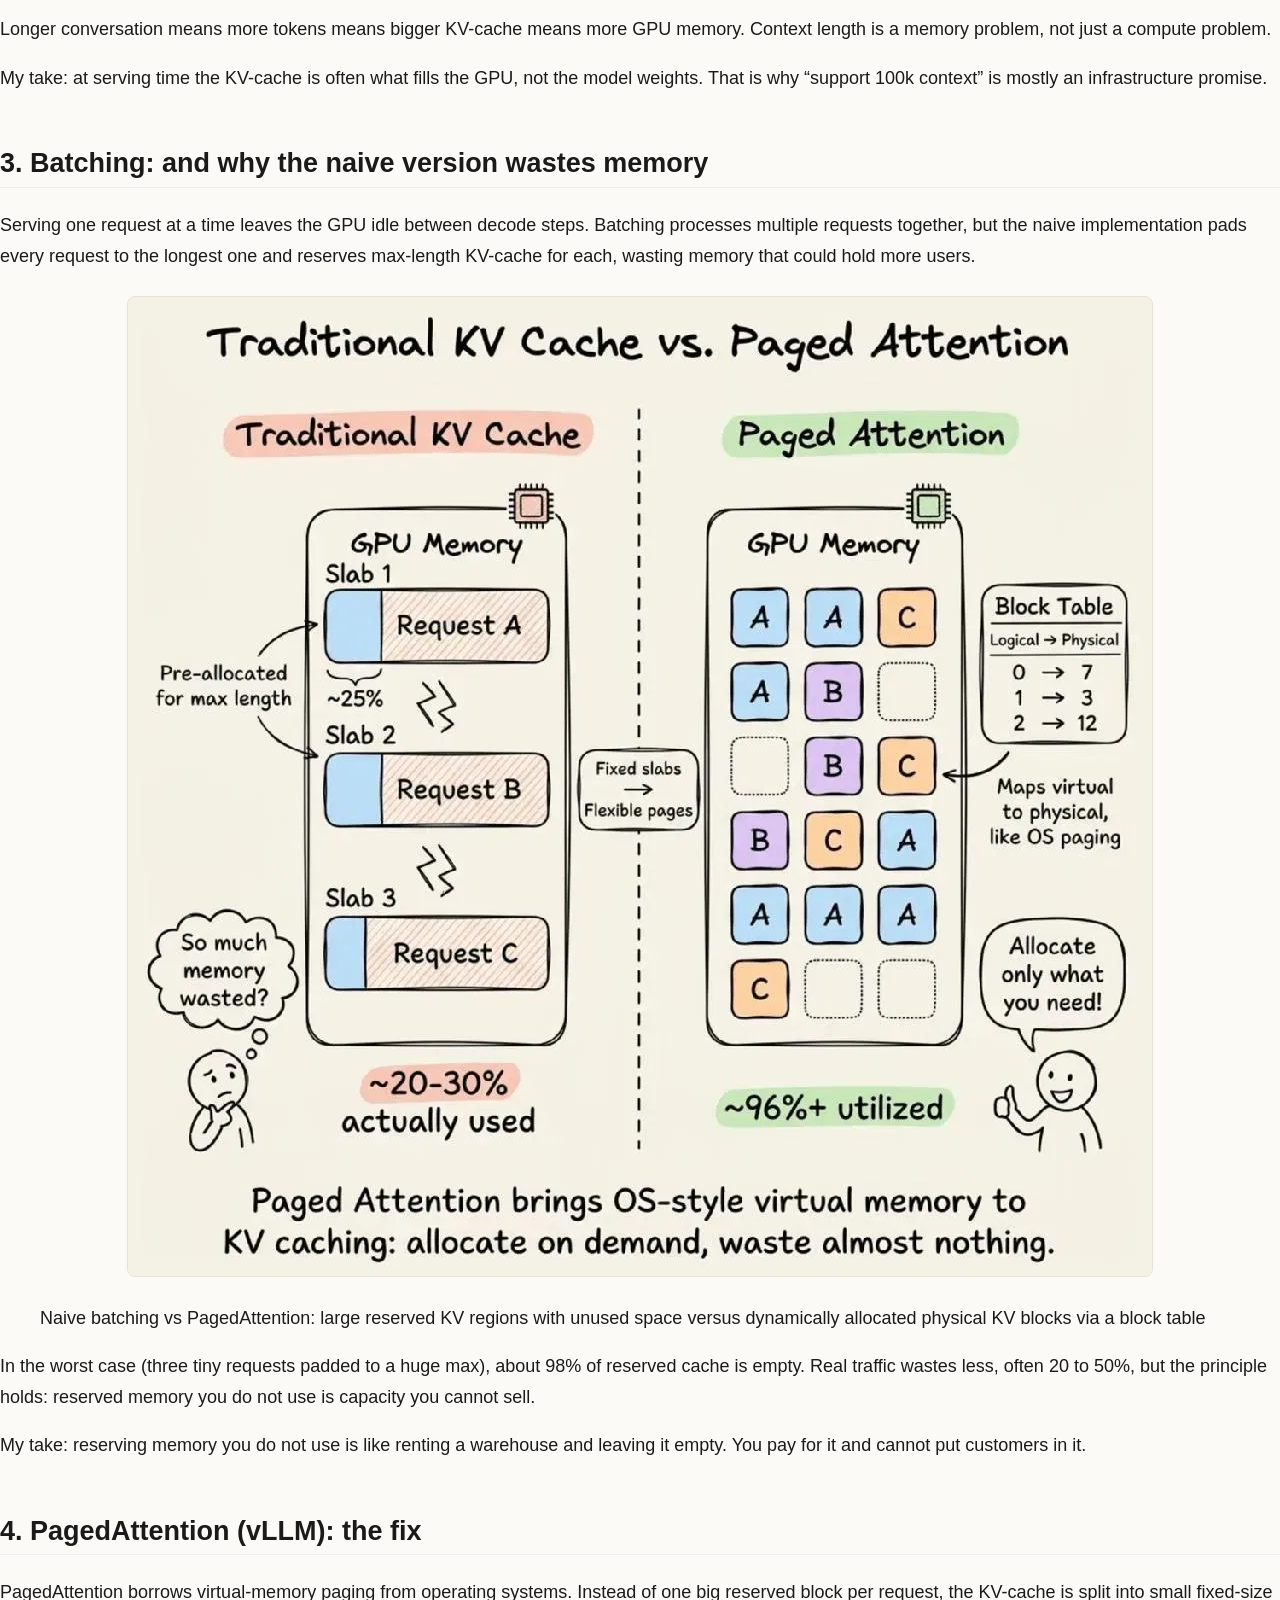
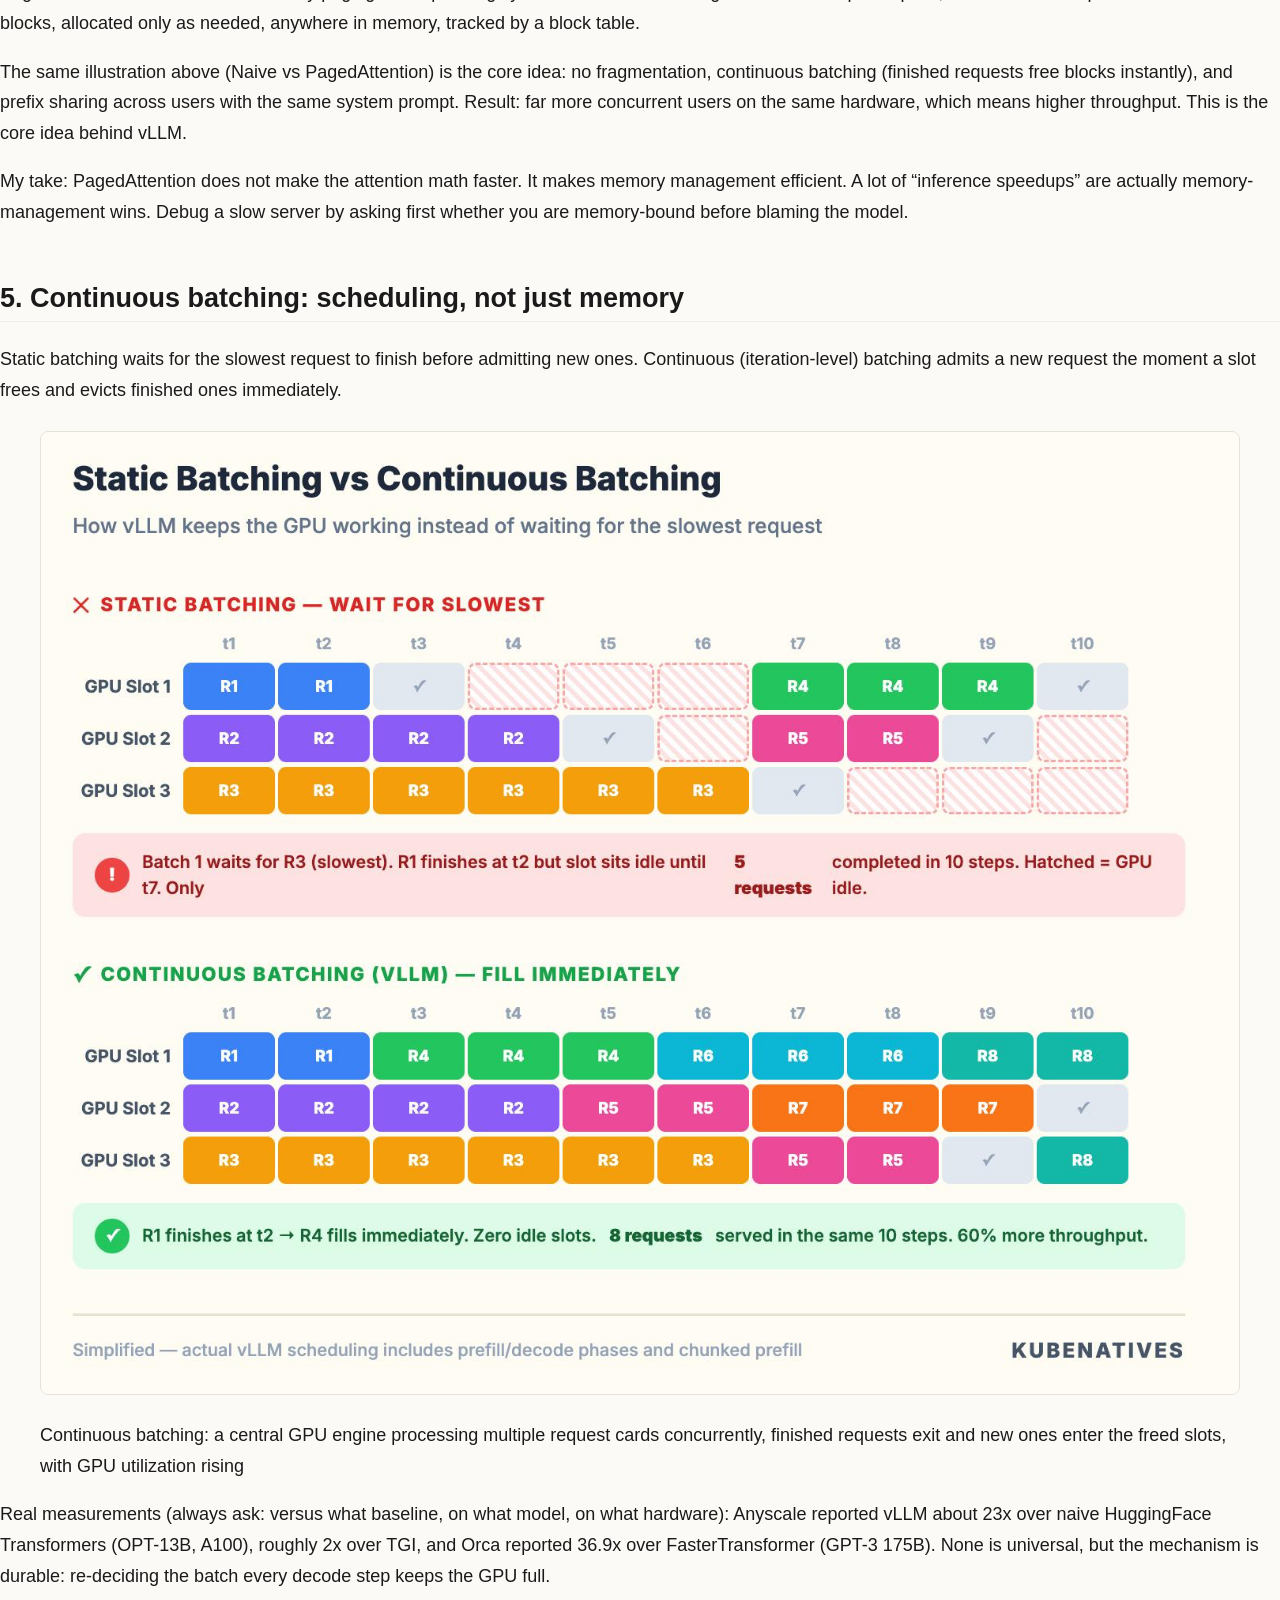
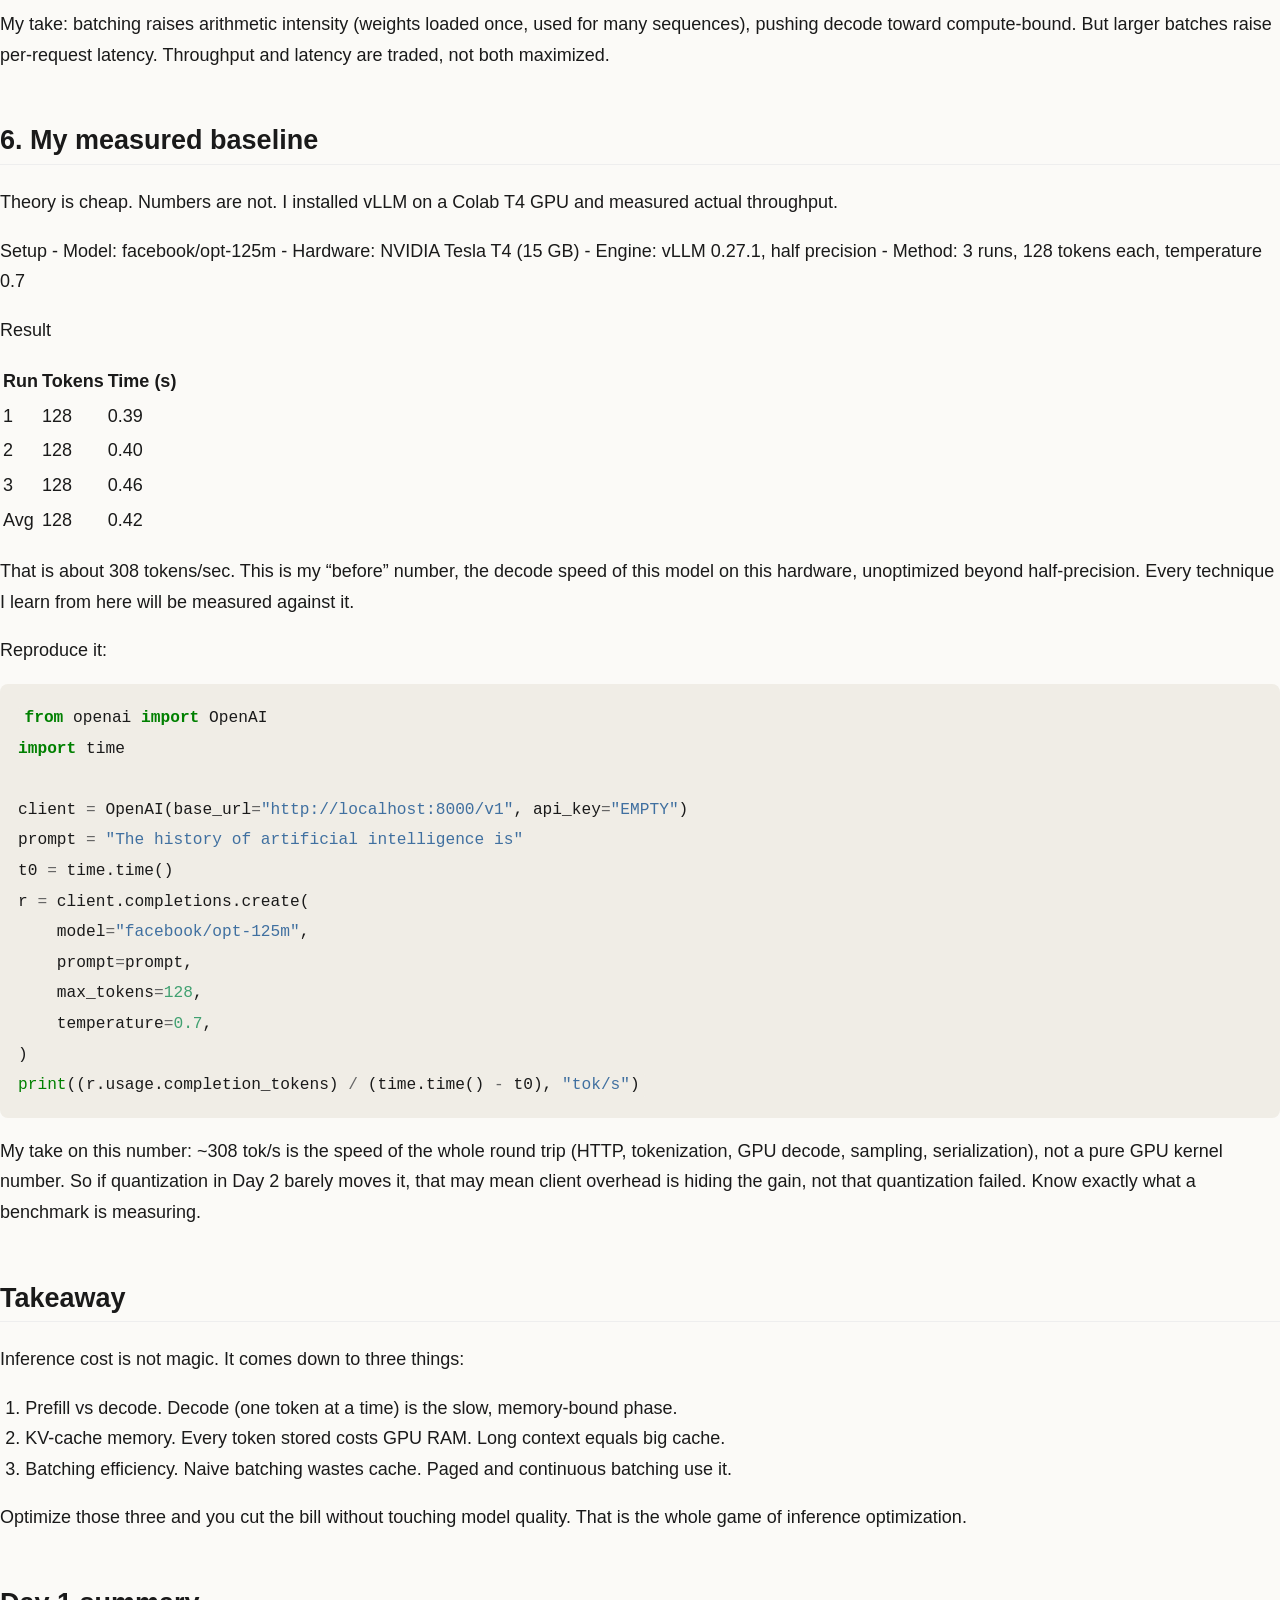
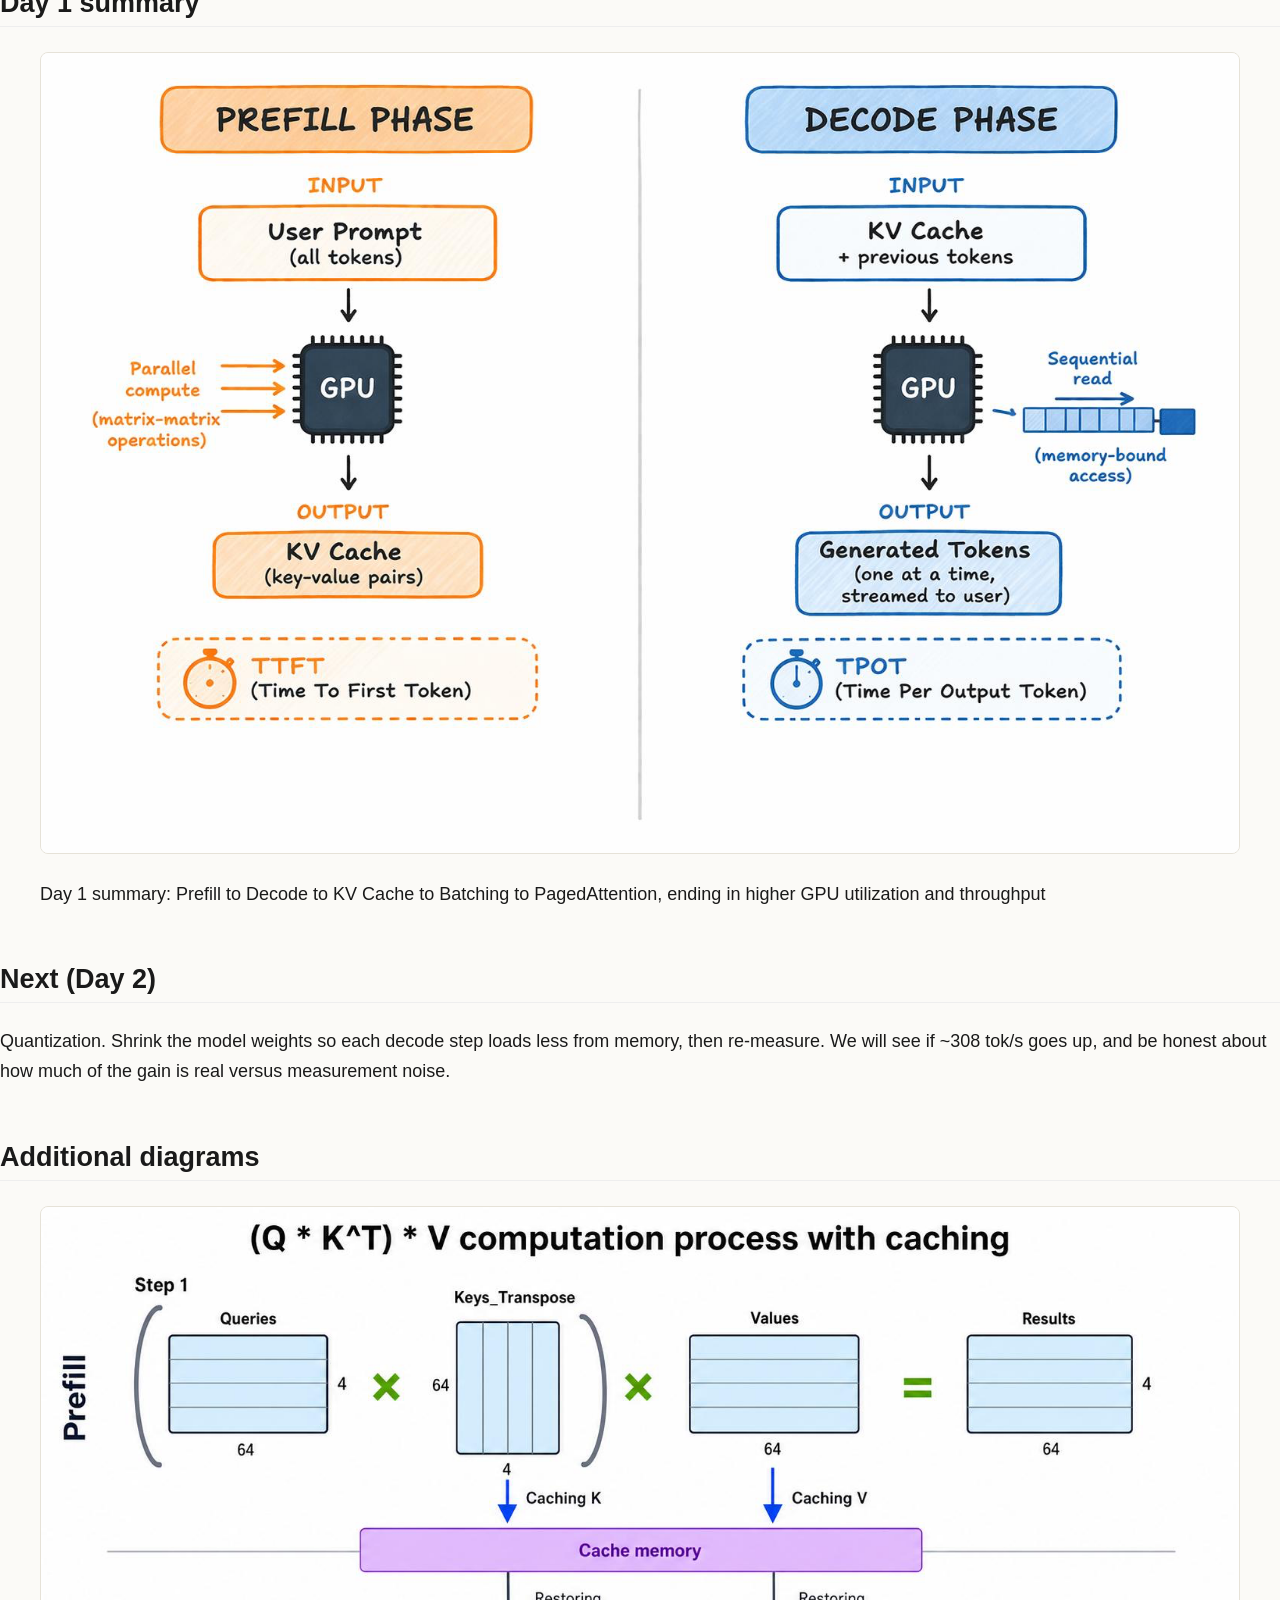
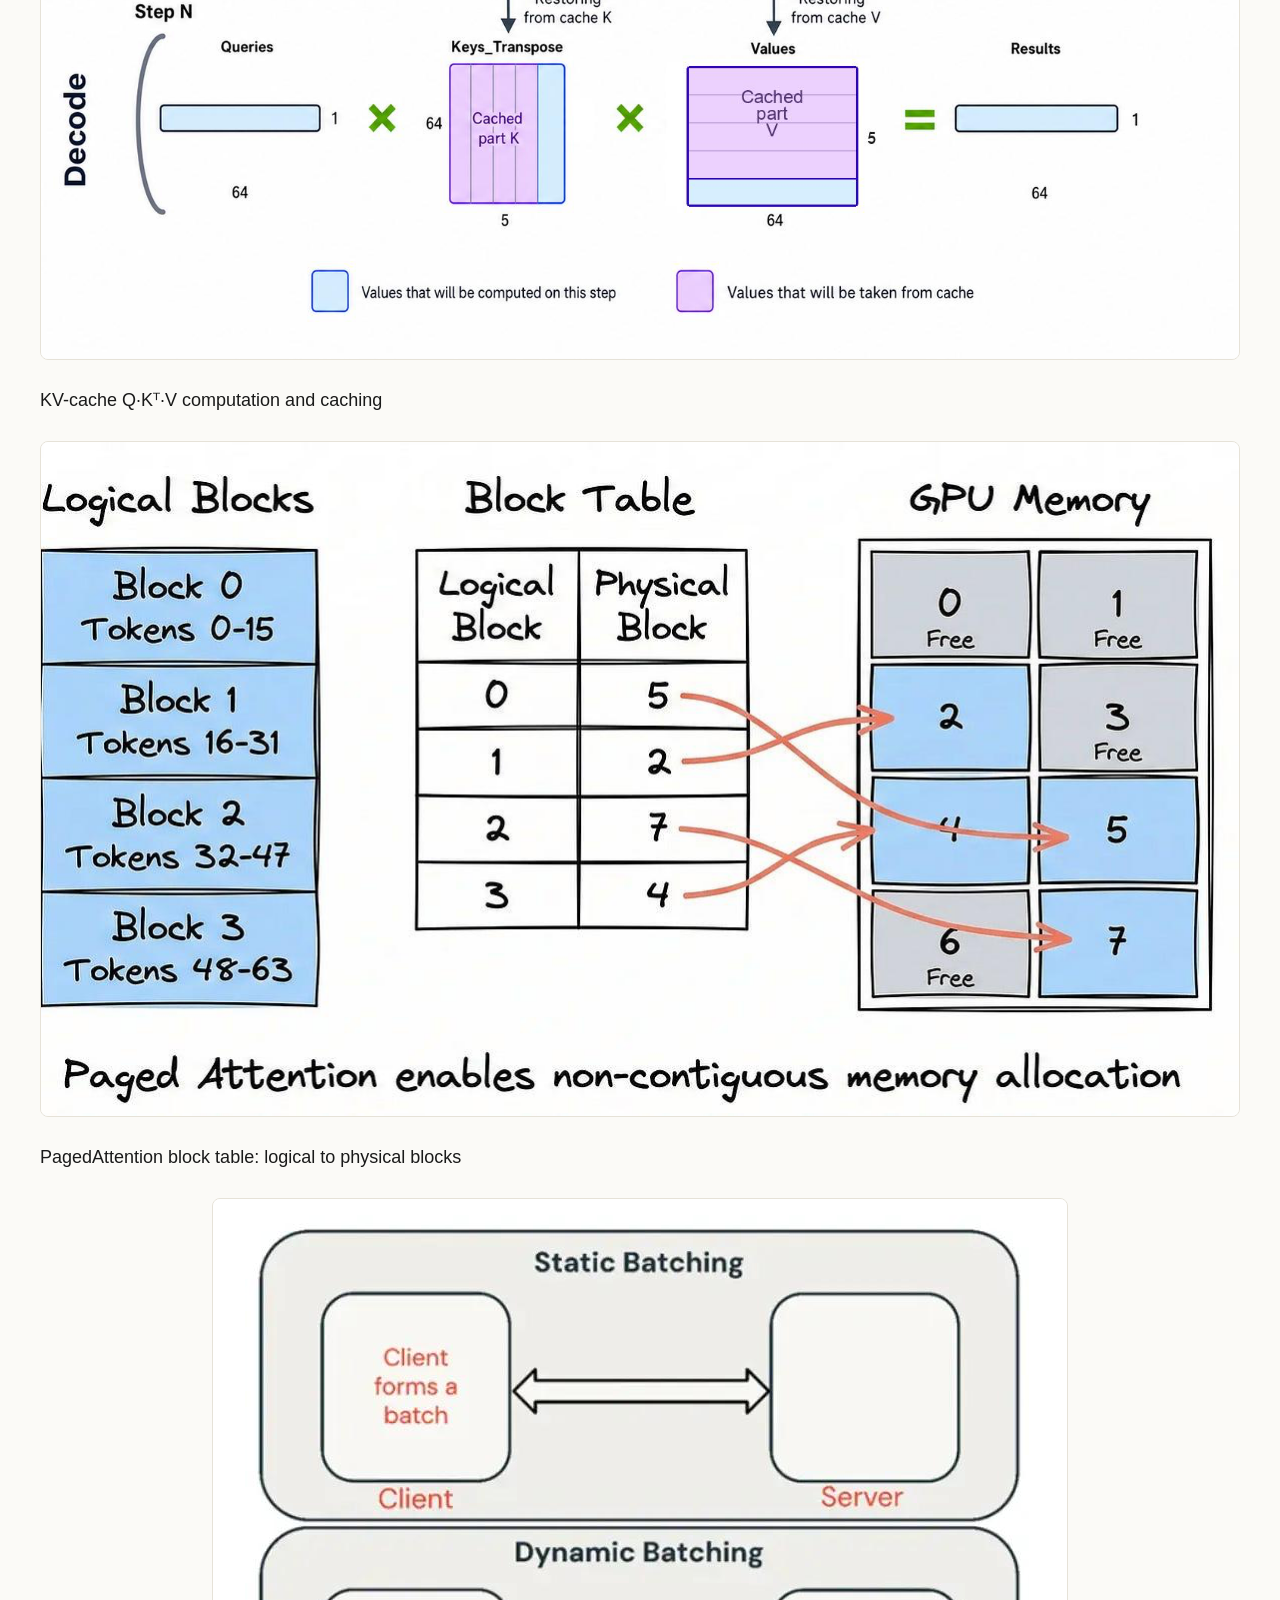
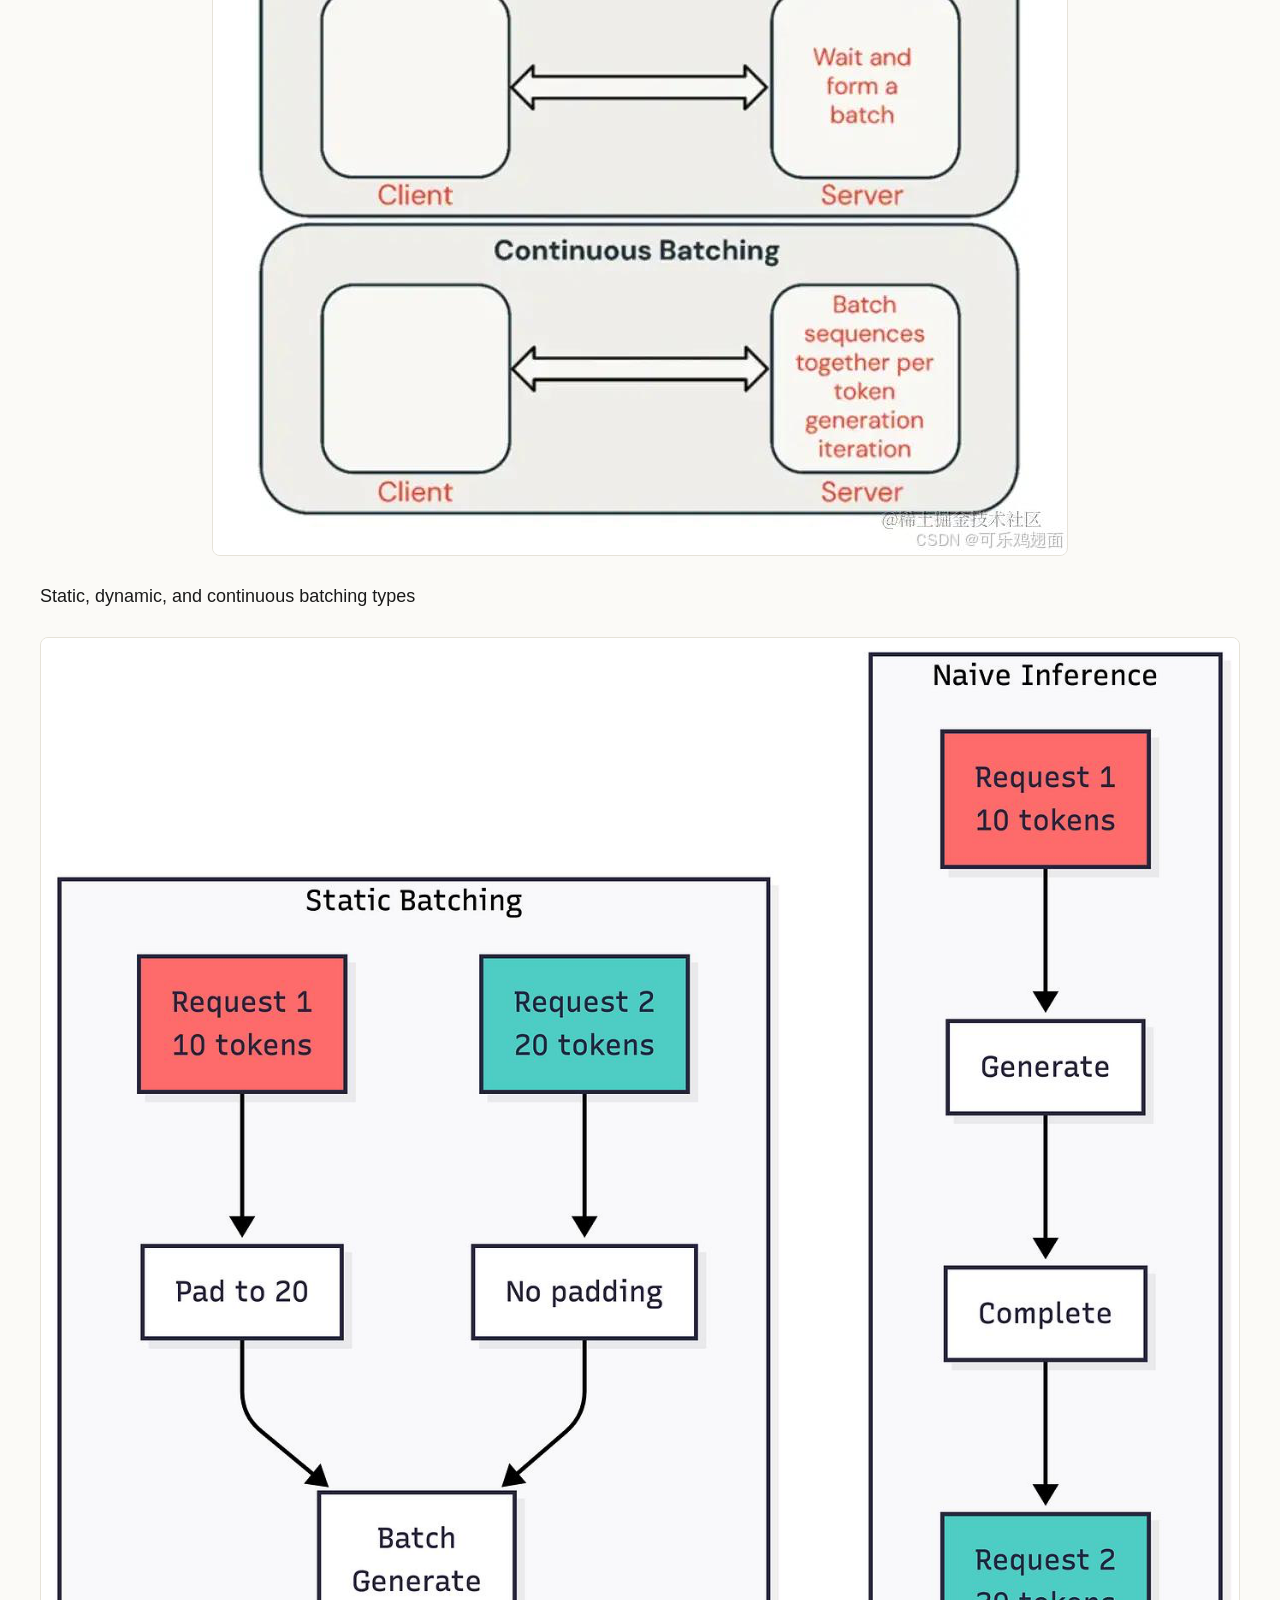
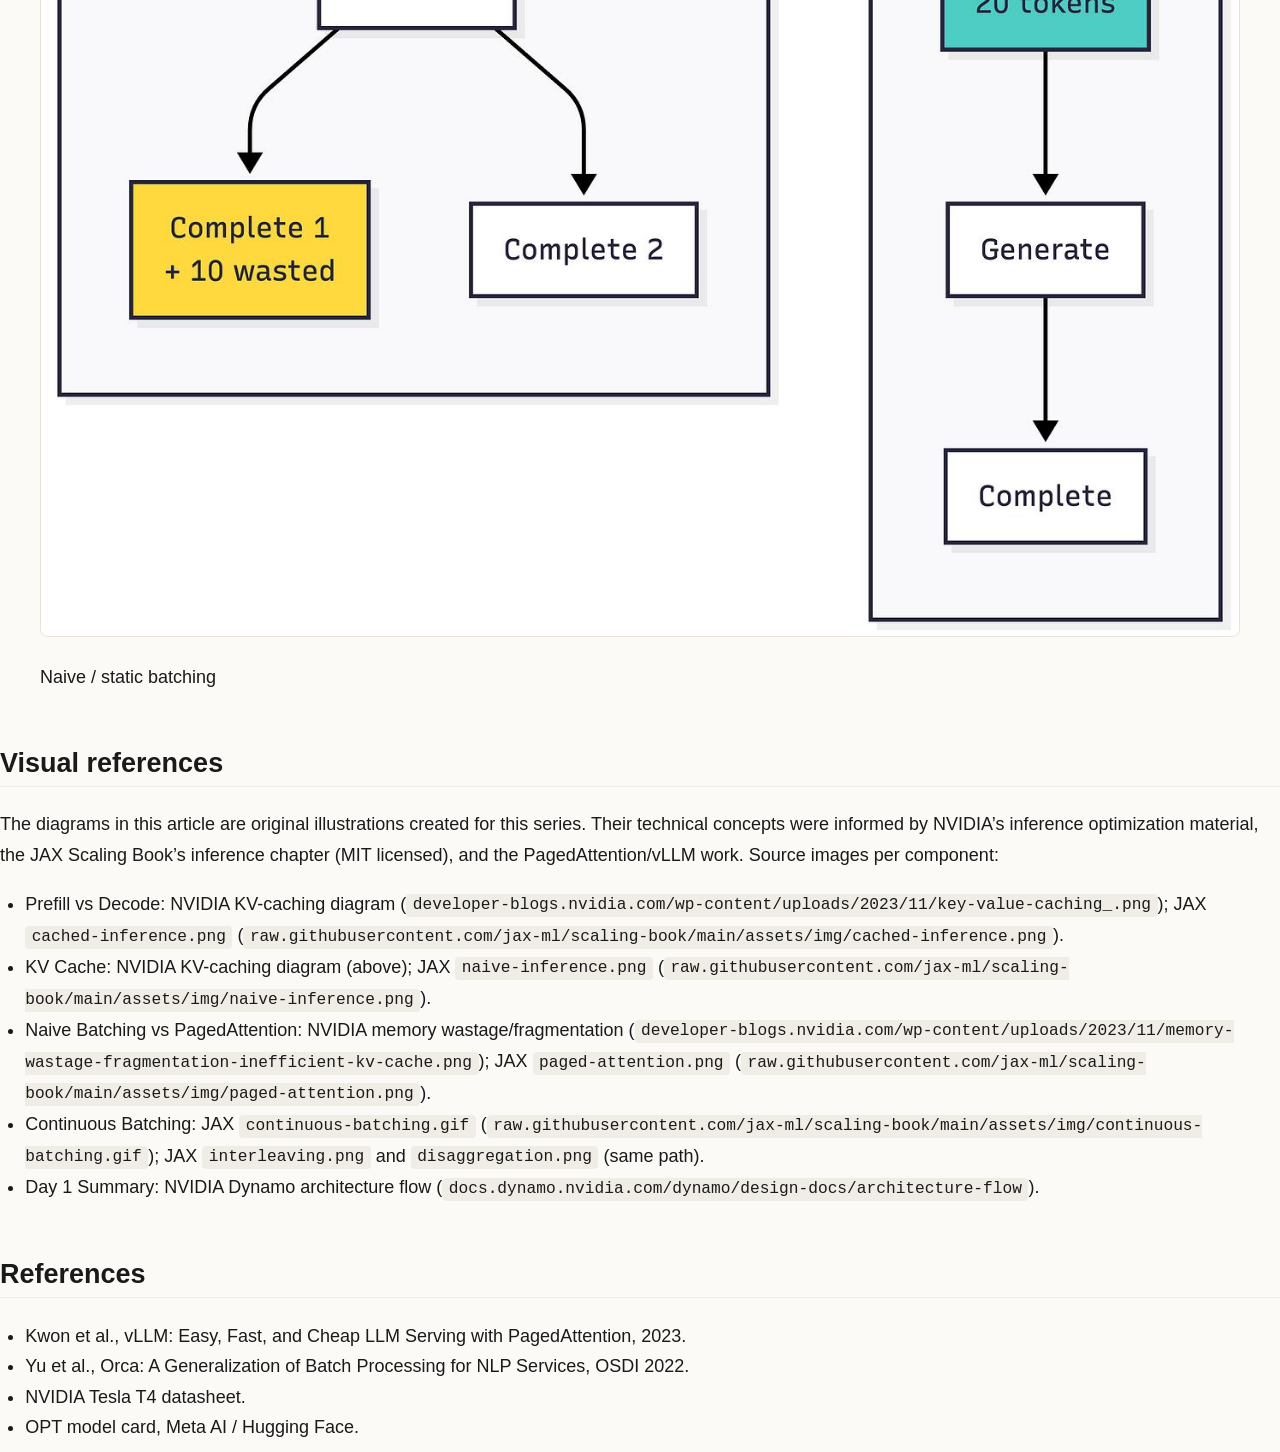
==== commit c55e0bf8: "post: finding three real inference-kernel bugs on a free T4 Documents reproducible T4 (sm75, Triton " ====
--- a/index.html
+++ b/index.html
@@ -93,6 +93,13 @@
   <link rel="stylesheet" href="style.css" />
 </head>
 <body>
+<nav style="max-width:760px;margin:28px auto 0;padding:0 20px;font:15px/1.6 -apple-system,BlinkMacSystemFont,'Segoe UI',Roboto,sans-serif;">
+<strong style="letter-spacing:.5px;text-transform:uppercase;font-size:12px;color:#666;">More posts</strong><br />
+<a href="./">Day 1 — Why LLM Inference Is Expensive</a> ·
+<a href="./kv-cache-quant/">KV-Cache Quantization</a> ·
+<a href="./triton-attention-kernels/">Three Attention Kernels in Portable Triton</a> ·
+<a href="./kernel-debugging-t4/">Finding Three Kernel Bugs With a Free T4</a>
+</nav>
 <header id="title-block-header">
 <h1 class="title">Why LLM Inference Is Expensive (Day 1)</h1>
 </header>
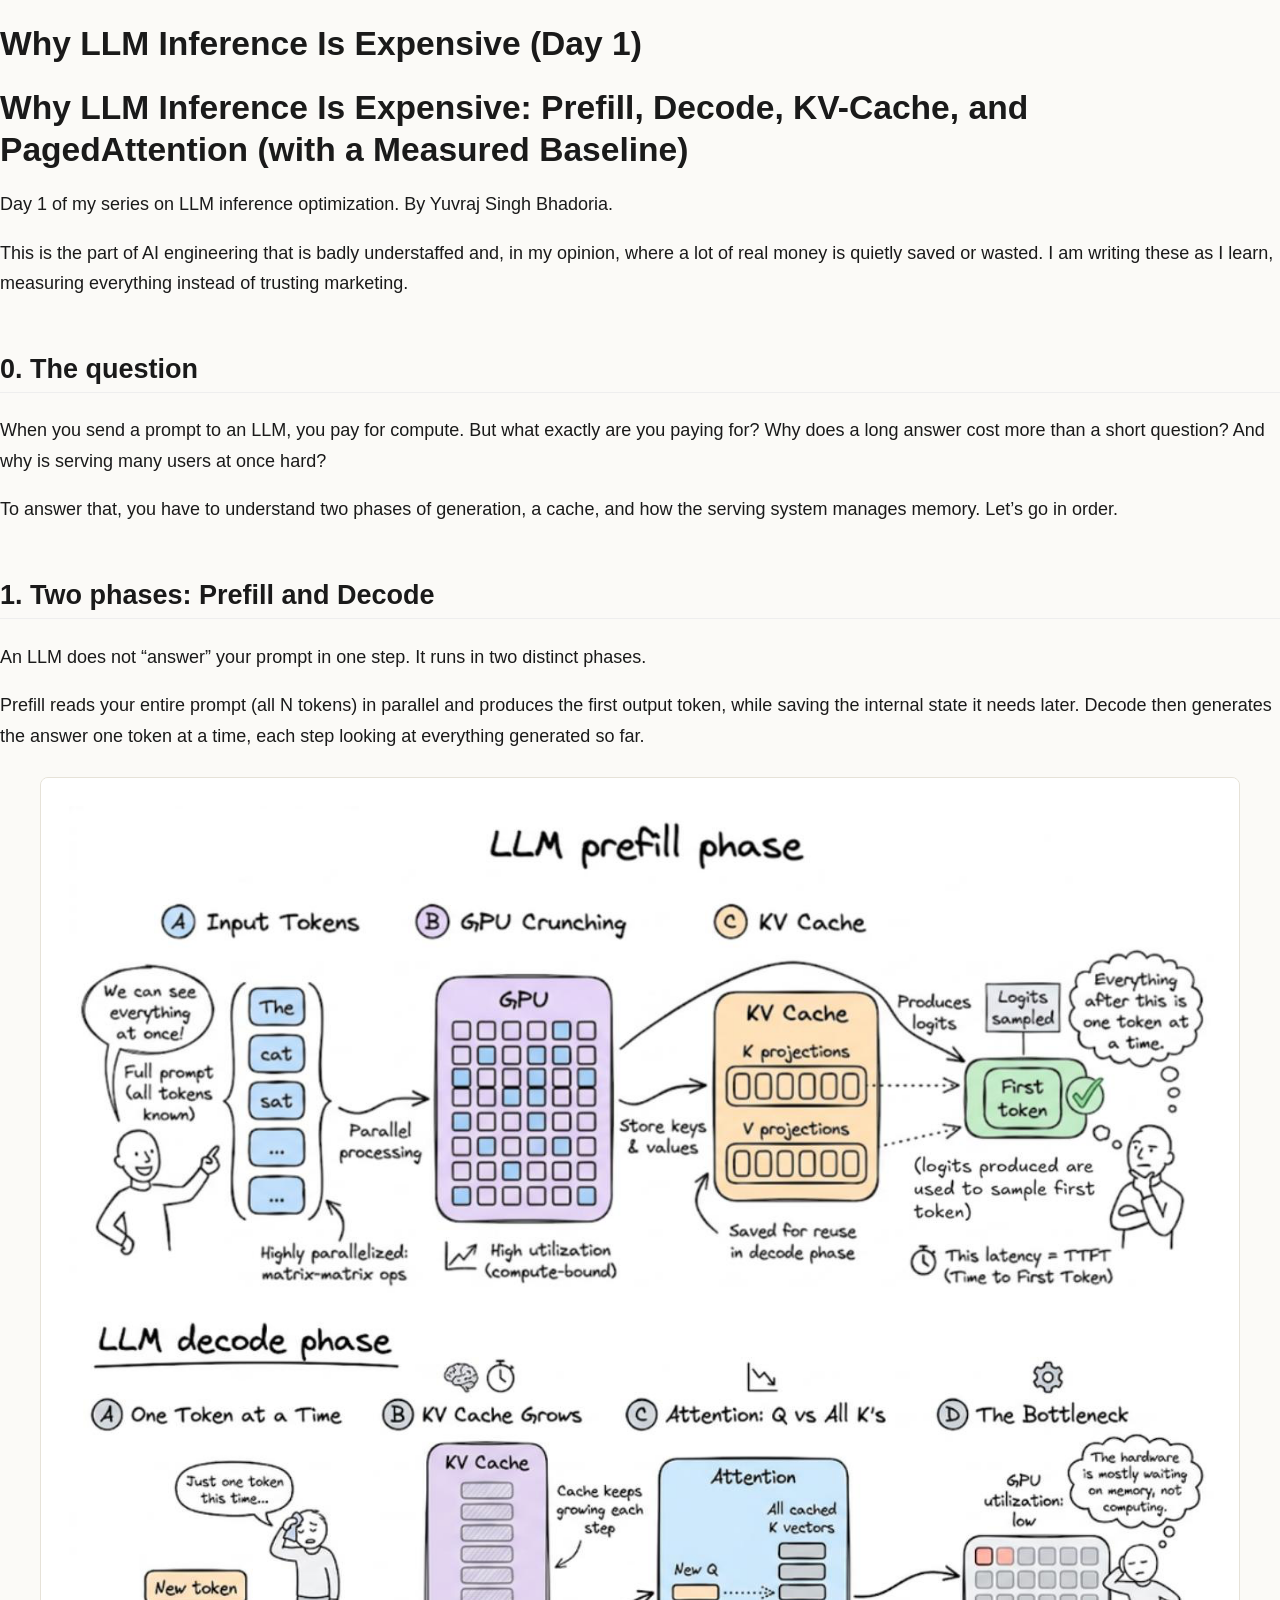
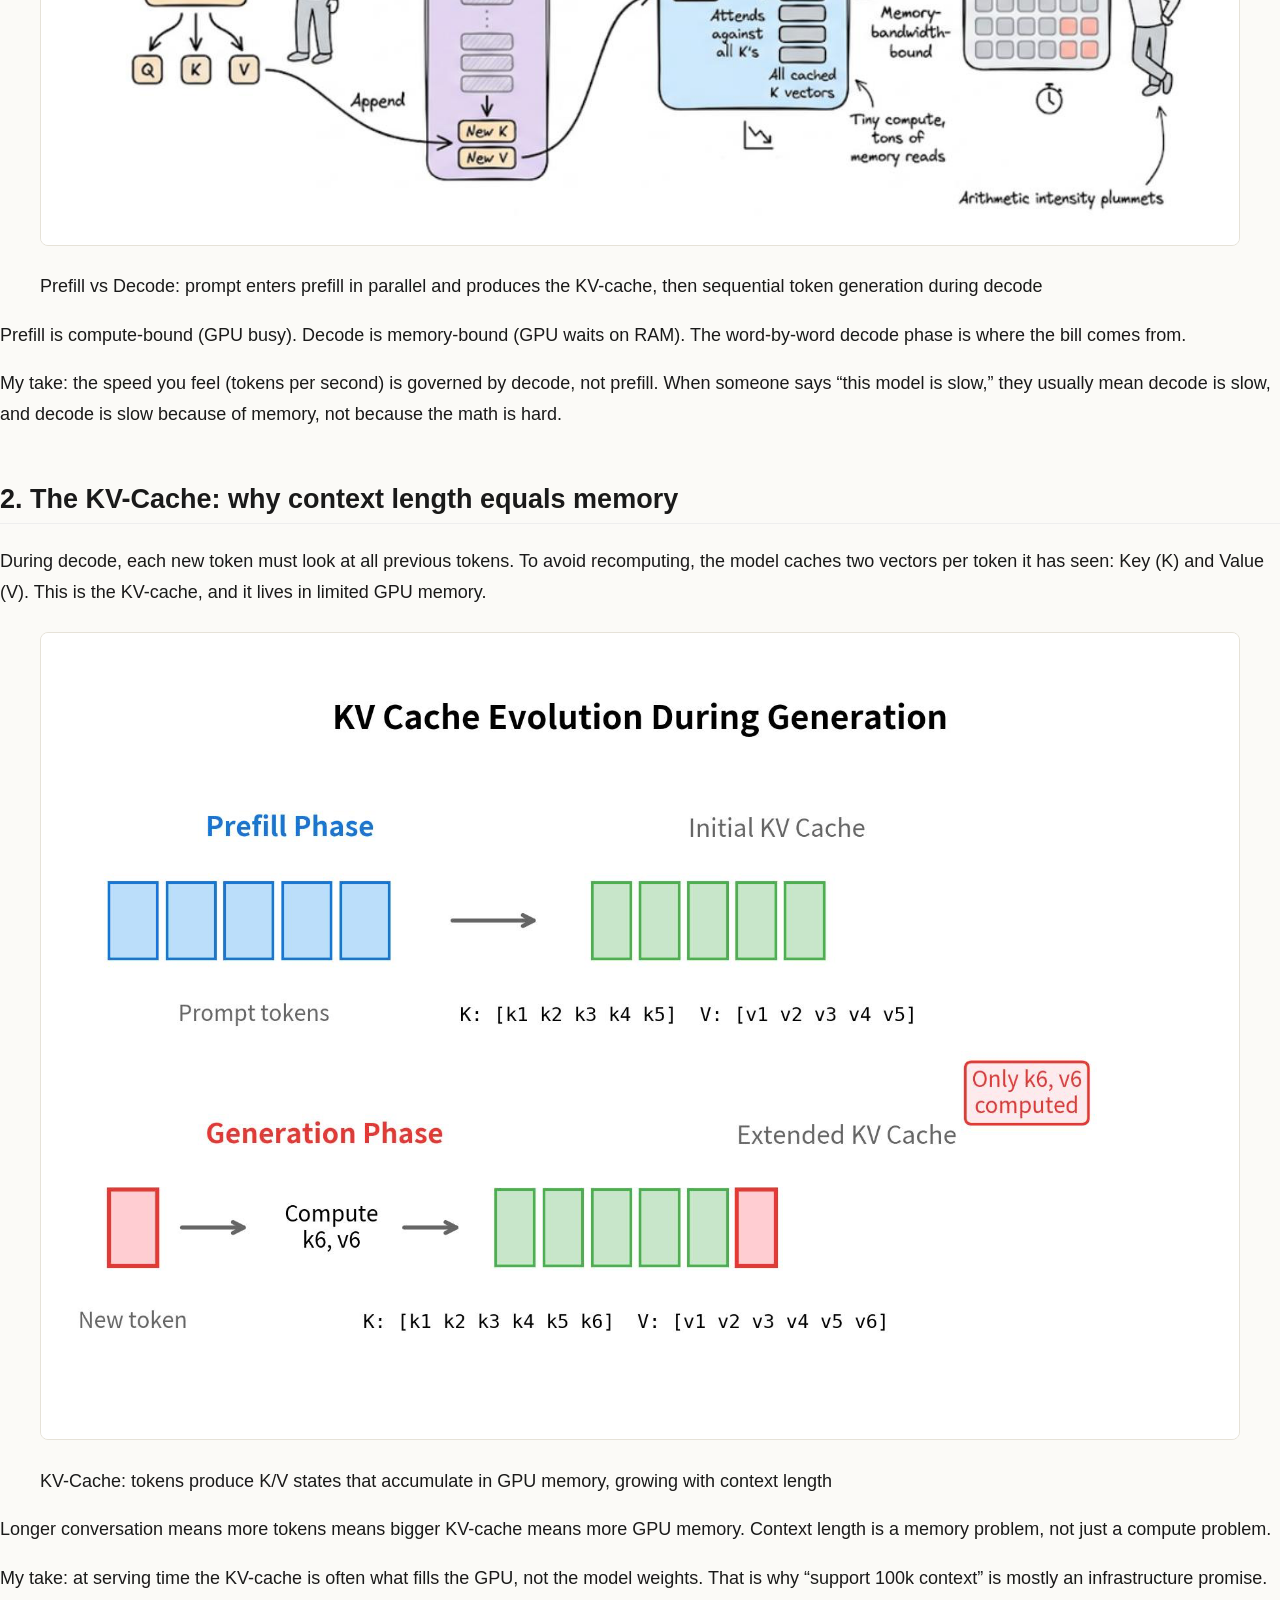
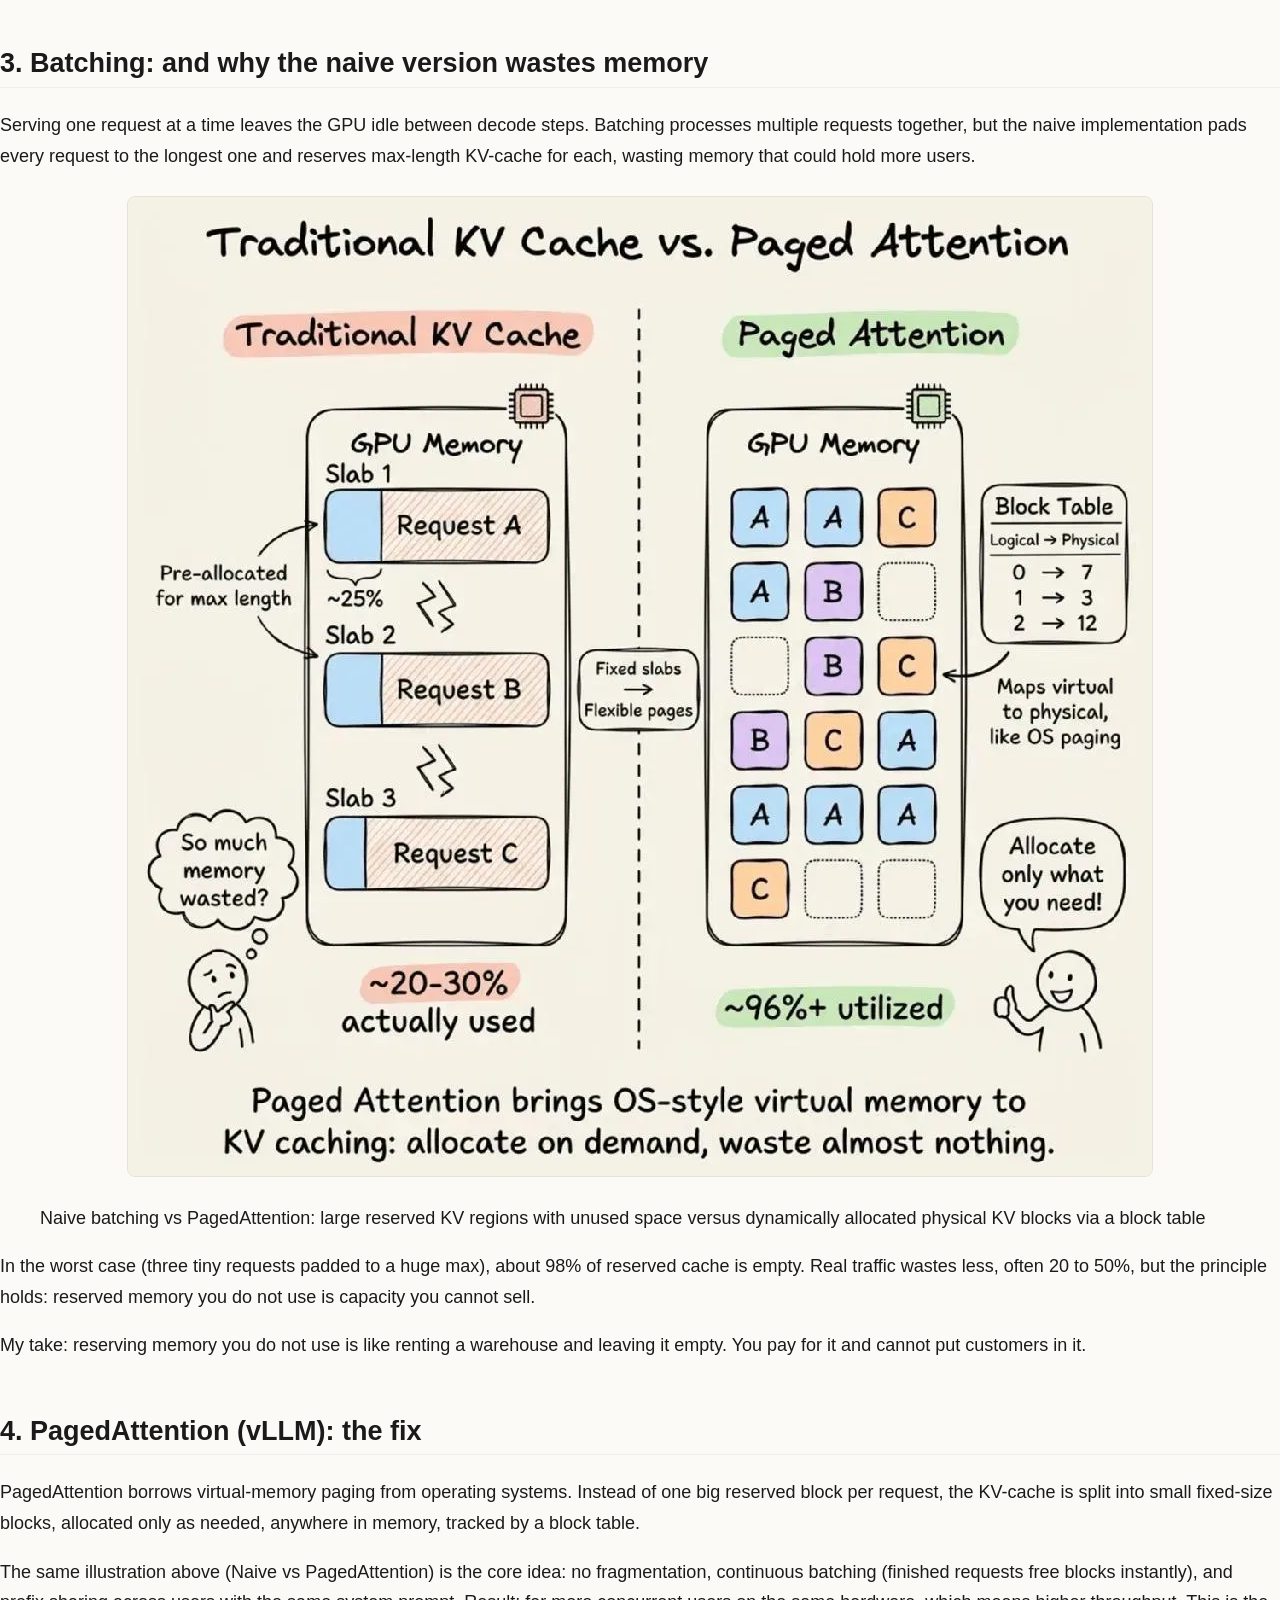
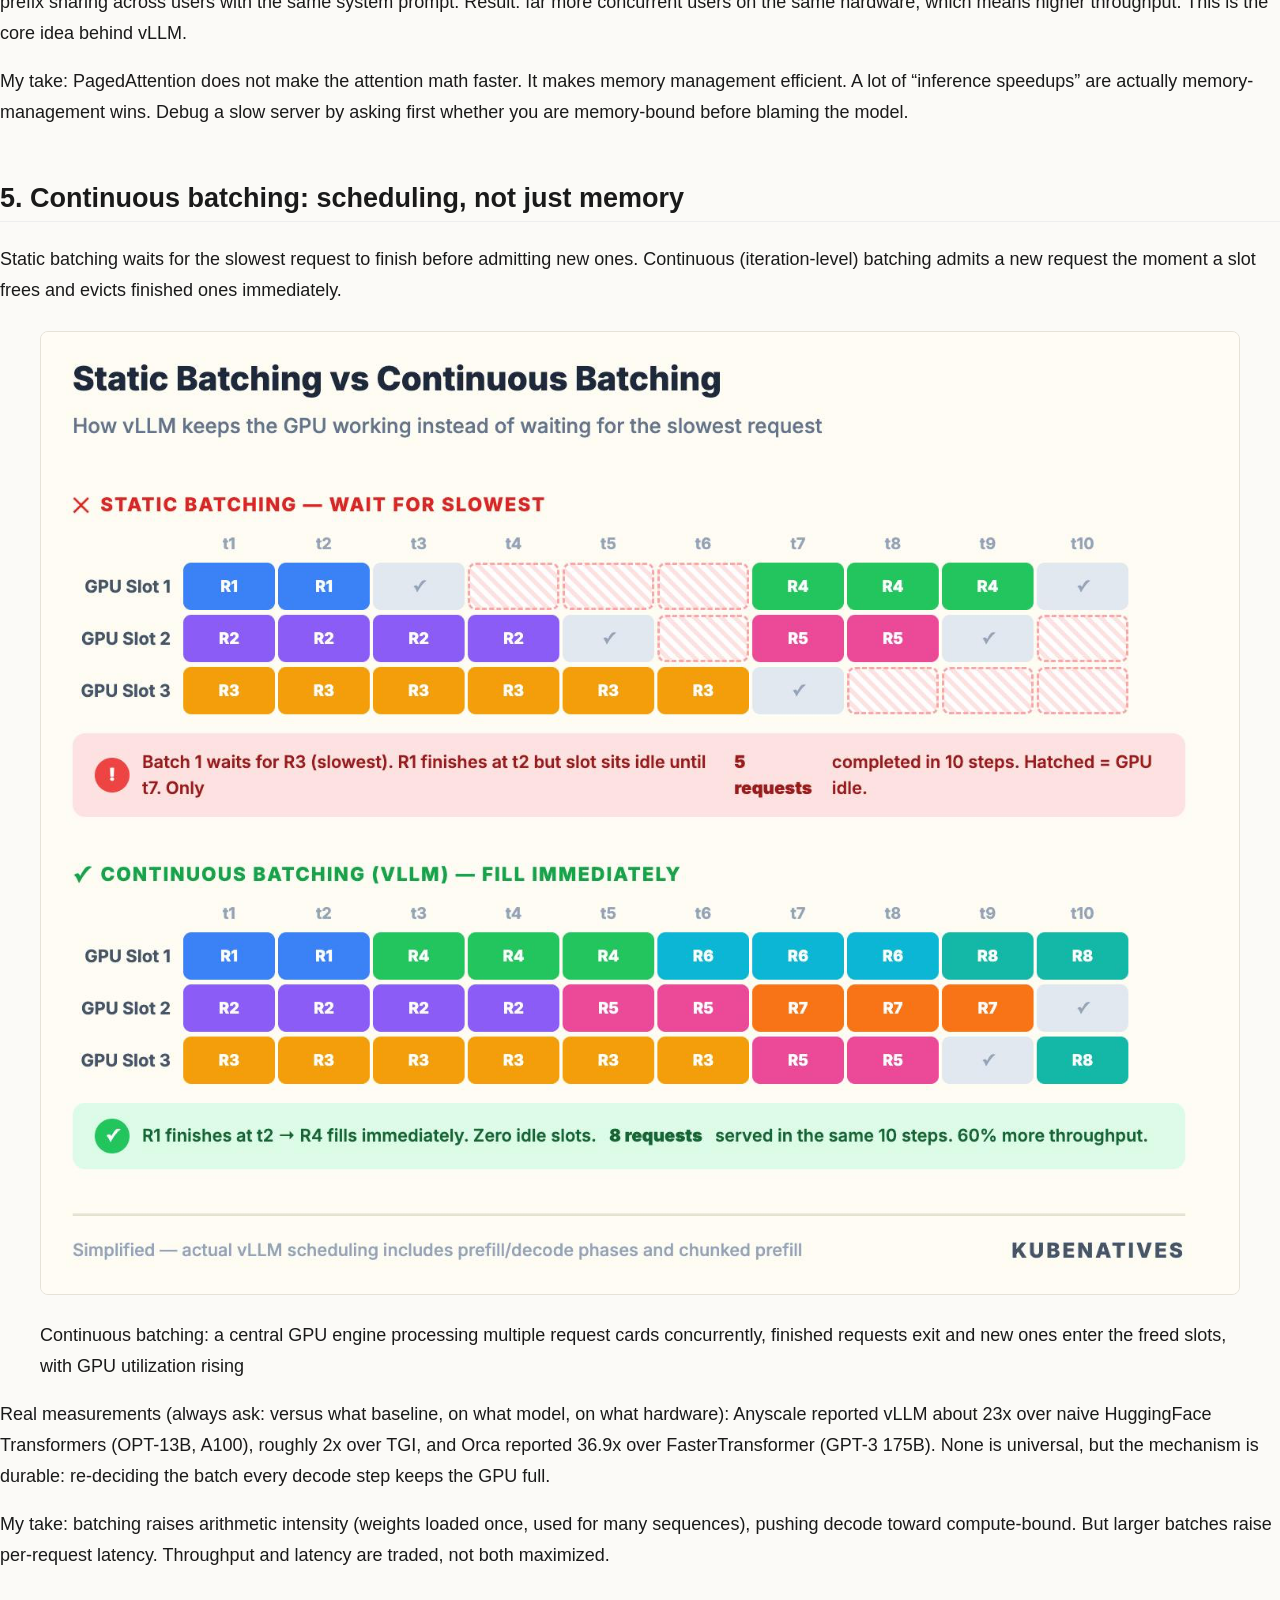
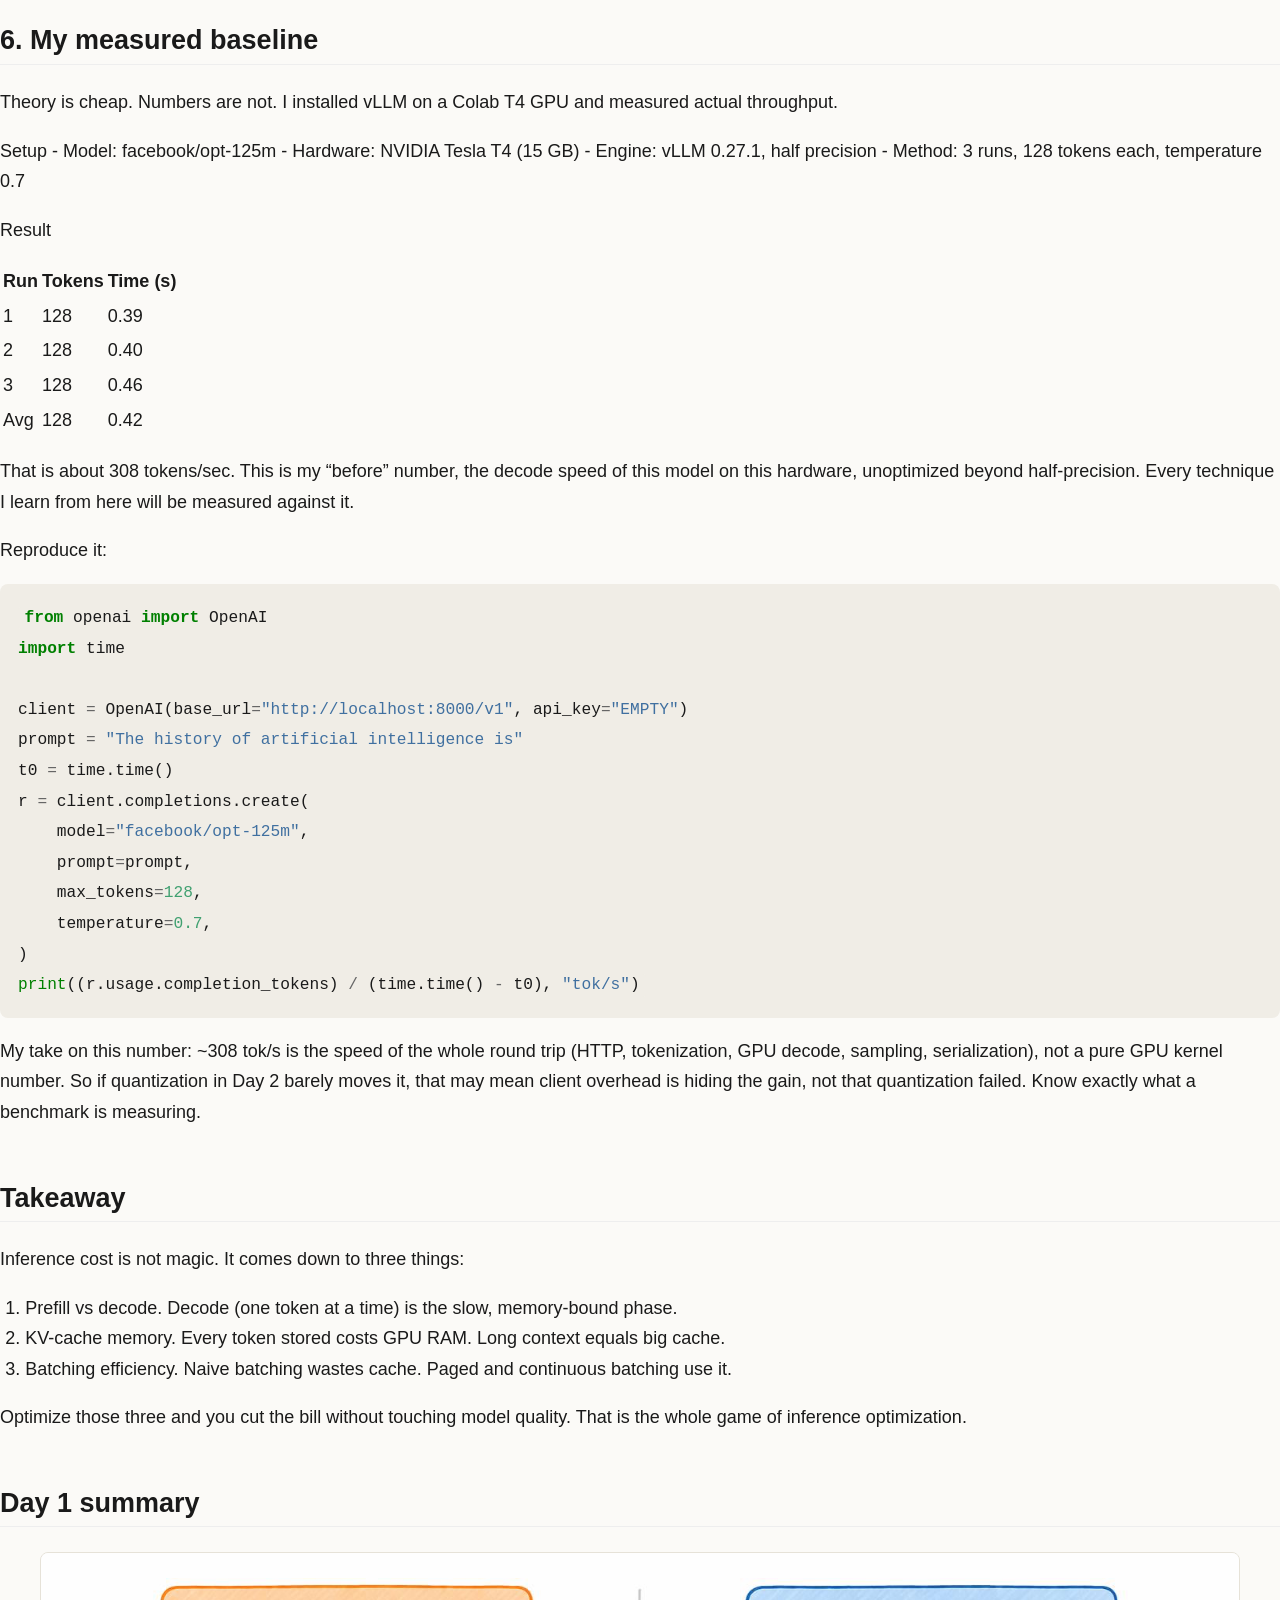
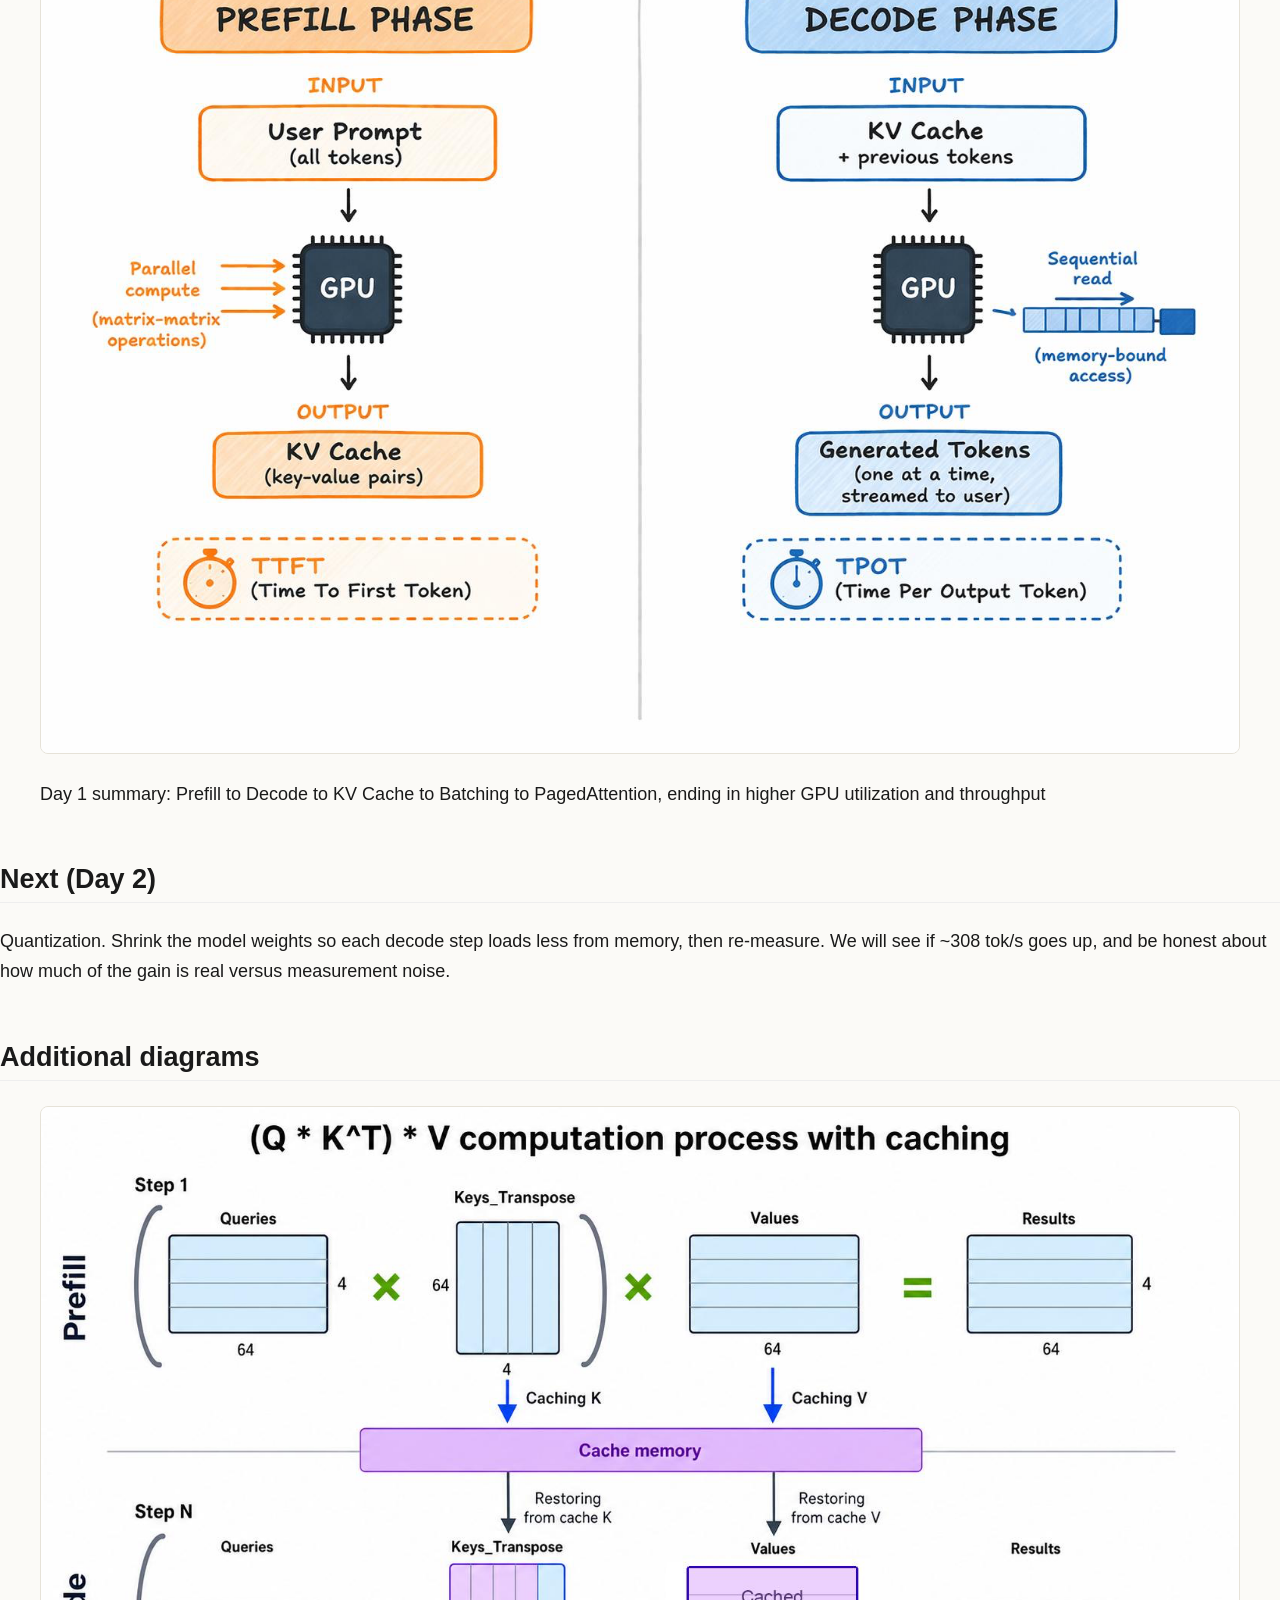
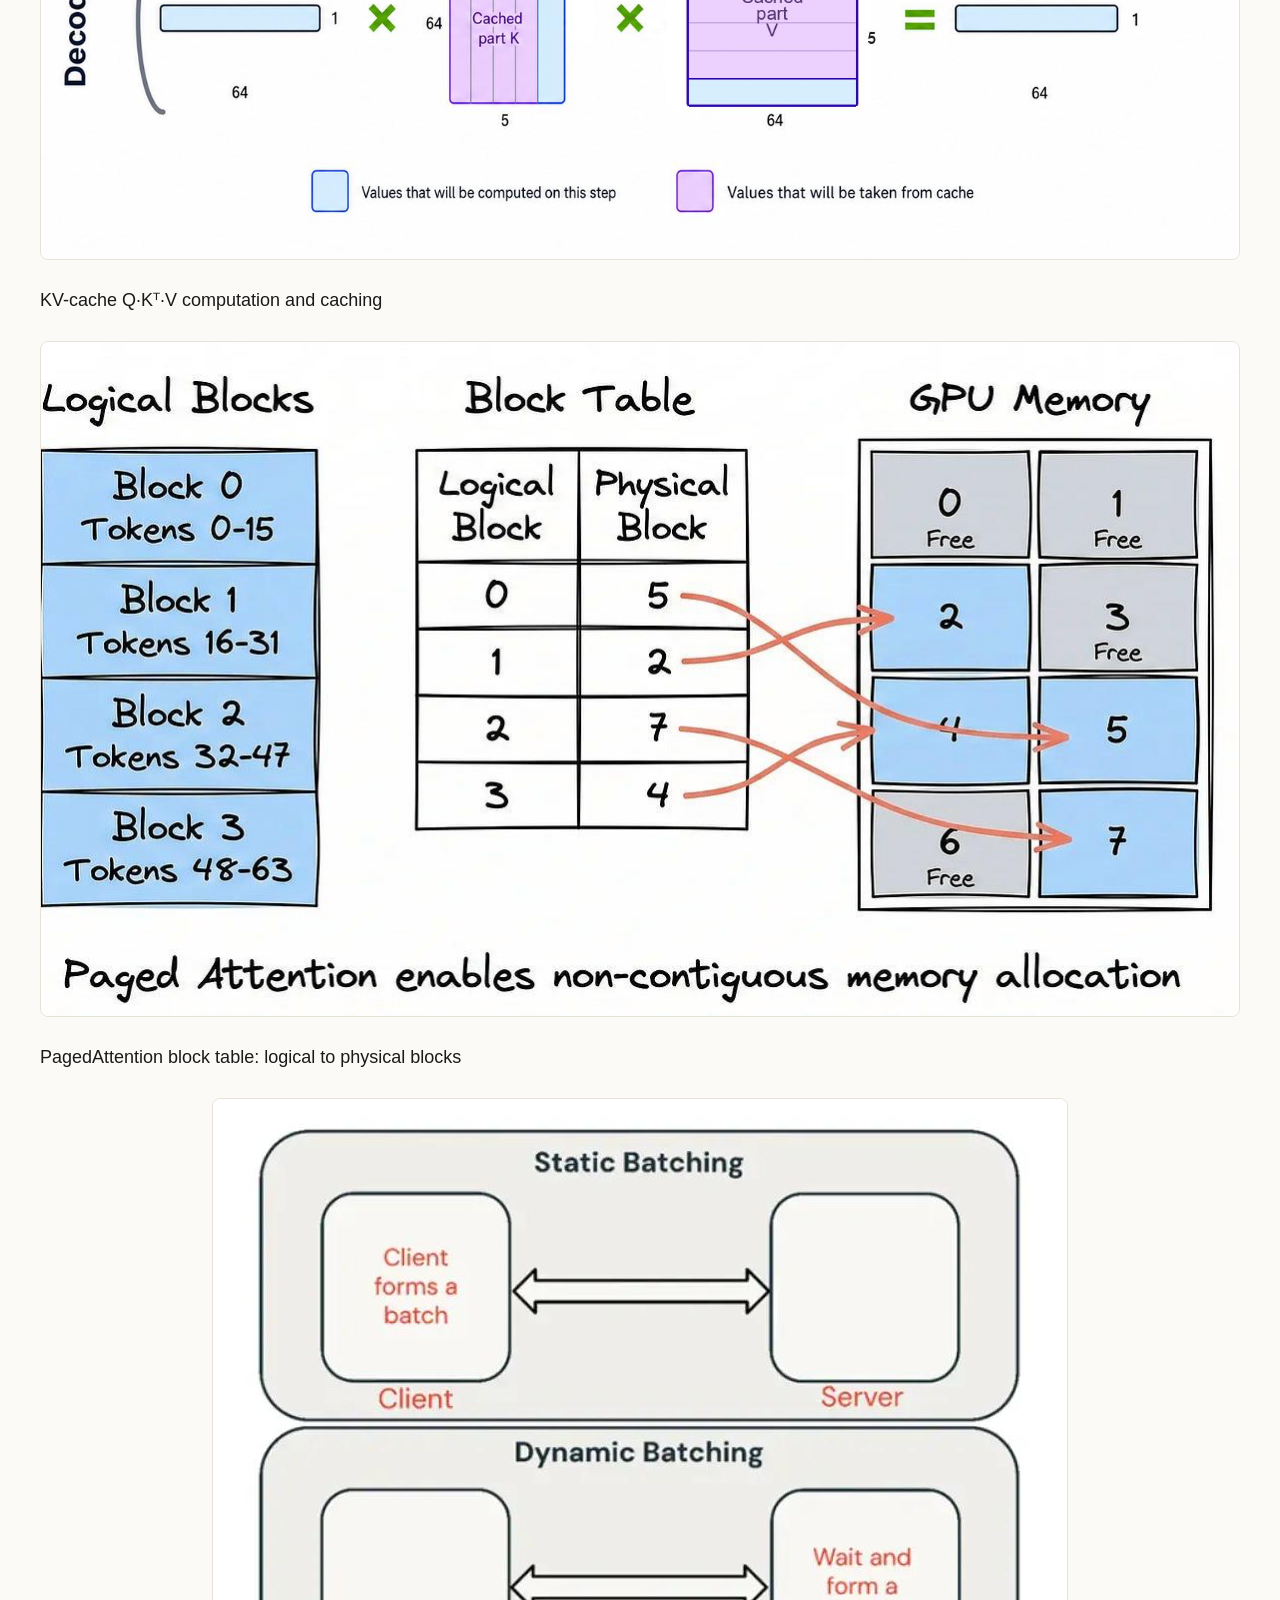
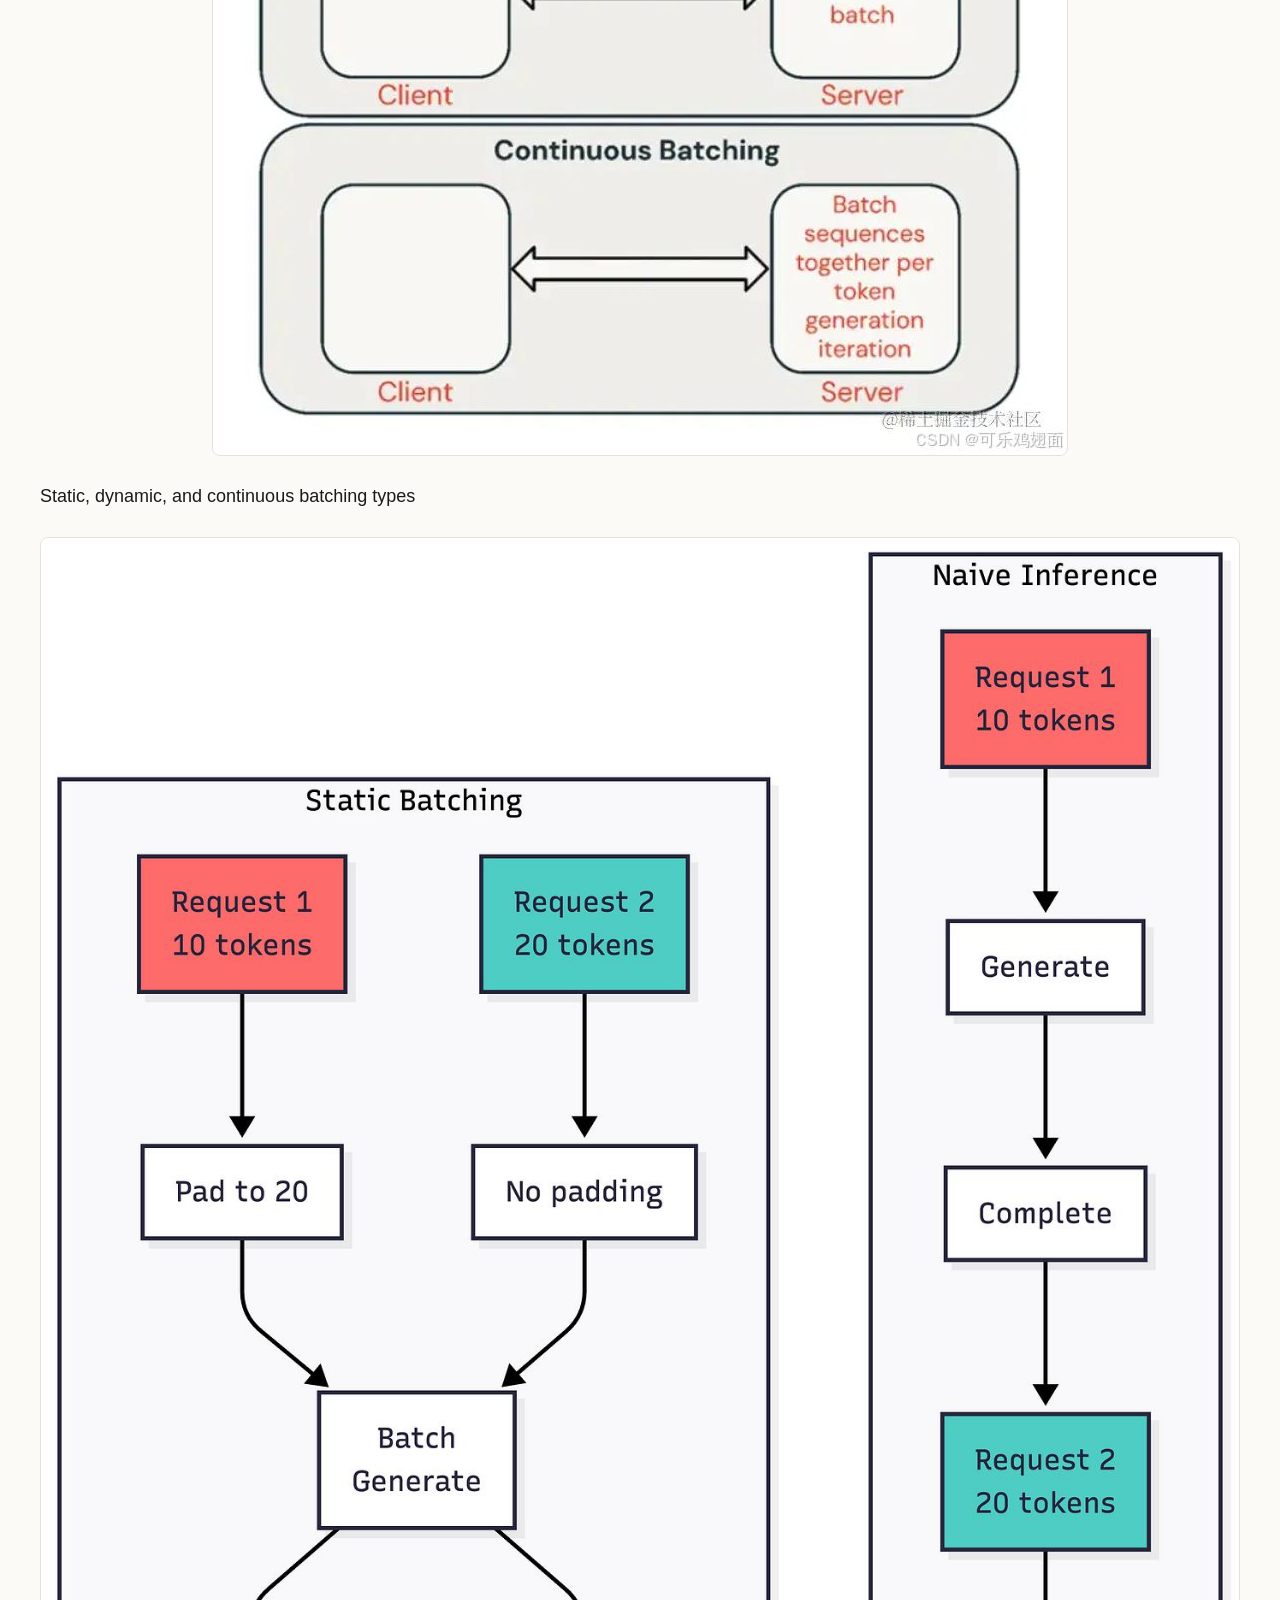
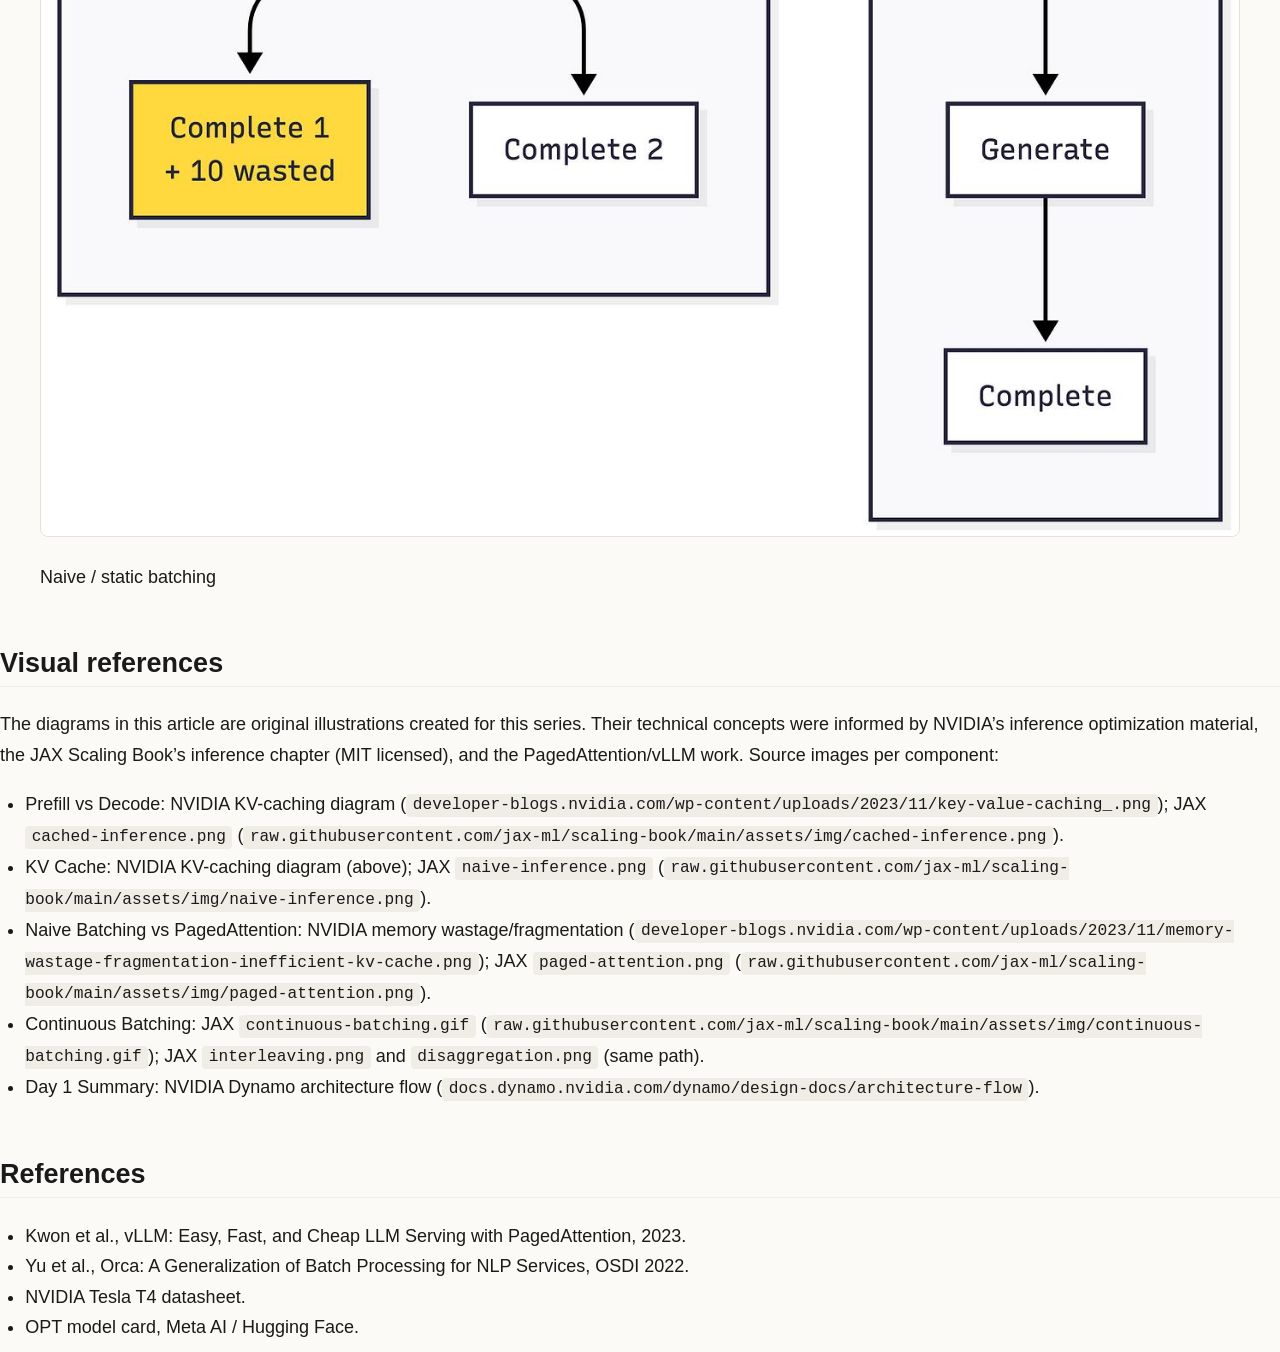
==== commit 717078a9: "Revert "post: finding three real inference-kernel bugs on a free T4" This reverts commit c55e0bf8fd5" ====
--- a/index.html
+++ b/index.html
@@ -93,13 +93,6 @@
   <link rel="stylesheet" href="style.css" />
 </head>
 <body>
-<nav style="max-width:760px;margin:28px auto 0;padding:0 20px;font:15px/1.6 -apple-system,BlinkMacSystemFont,'Segoe UI',Roboto,sans-serif;">
-<strong style="letter-spacing:.5px;text-transform:uppercase;font-size:12px;color:#666;">More posts</strong><br />
-<a href="./">Day 1 — Why LLM Inference Is Expensive</a> ·
-<a href="./kv-cache-quant/">KV-Cache Quantization</a> ·
-<a href="./triton-attention-kernels/">Three Attention Kernels in Portable Triton</a> ·
-<a href="./kernel-debugging-t4/">Finding Three Kernel Bugs With a Free T4</a>
-</nav>
 <header id="title-block-header">
 <h1 class="title">Why LLM Inference Is Expensive (Day 1)</h1>
 </header>
